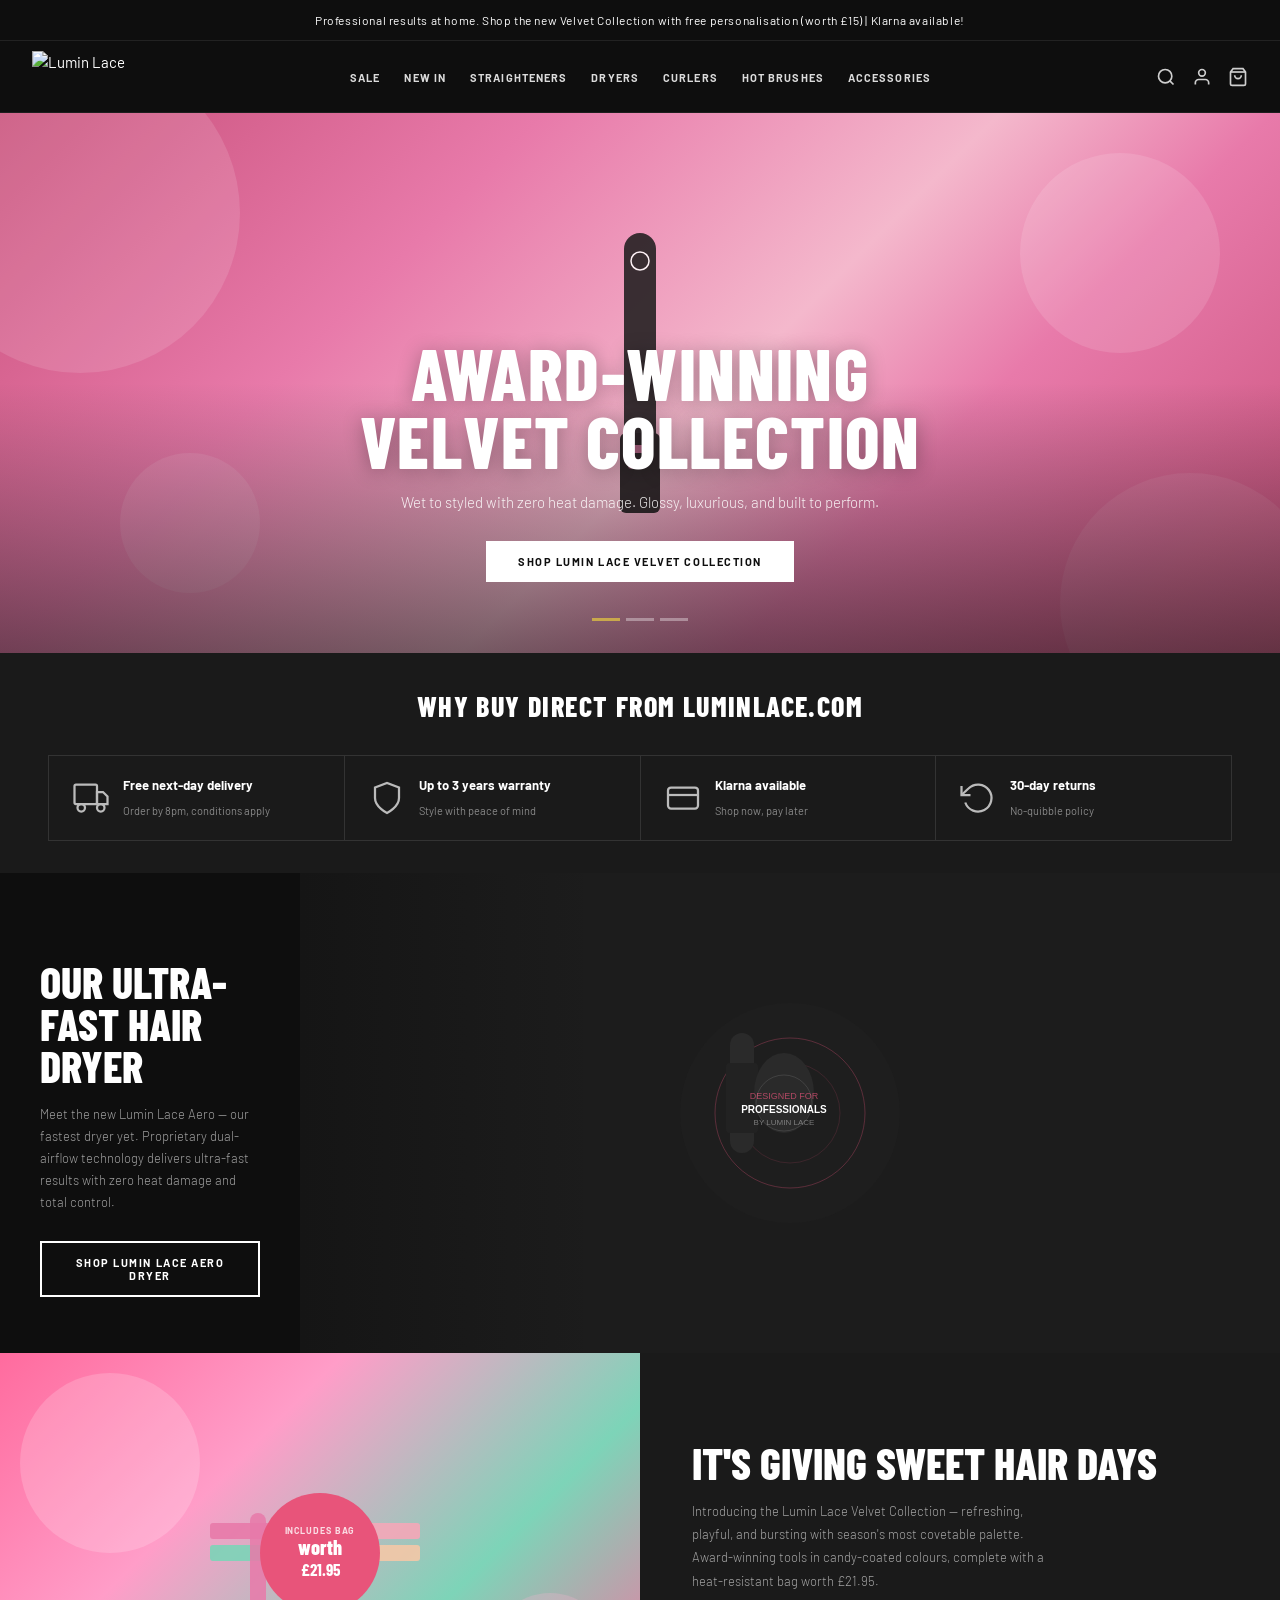
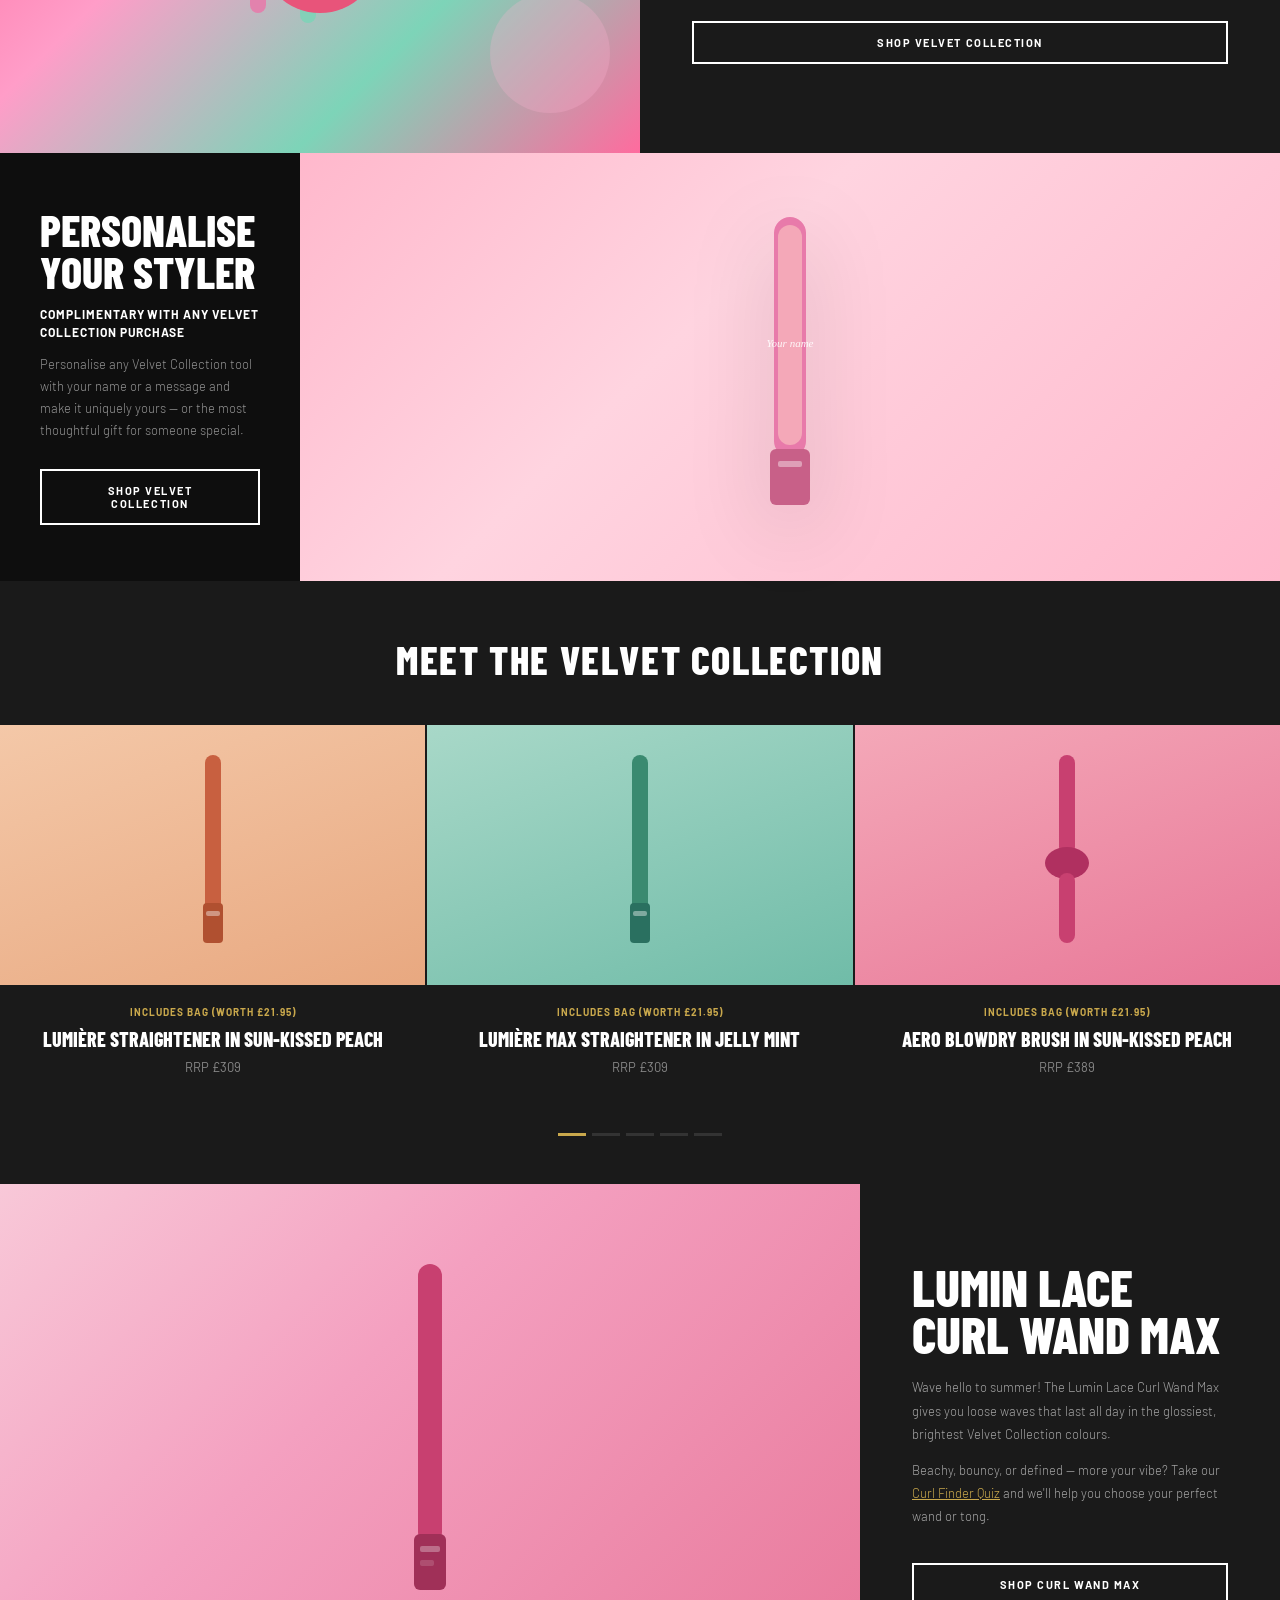
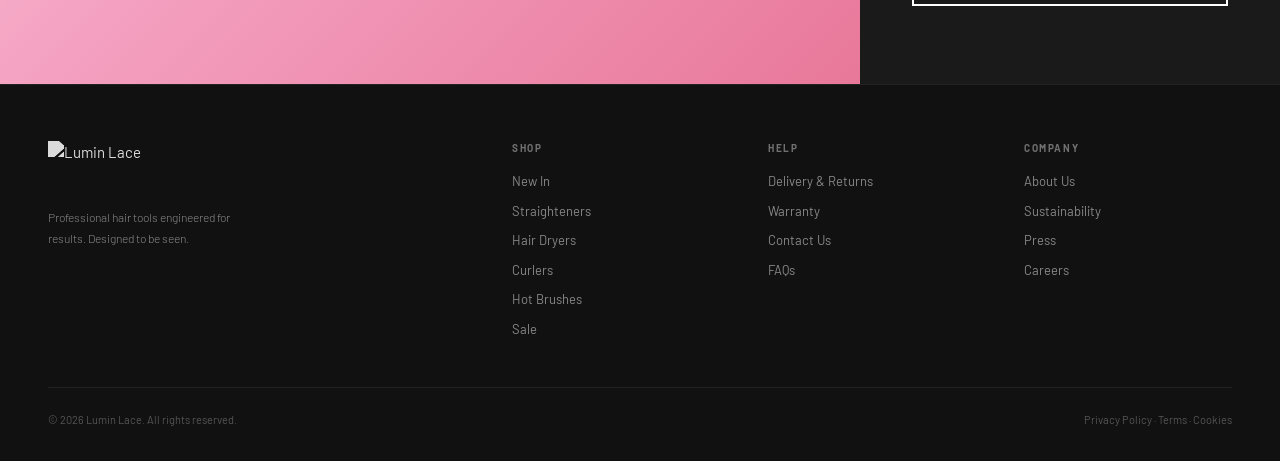
==== index.html @ e62c6edc "Add index.html with logo integration" ====
<!DOCTYPE html>
<html lang="en">
<head>
<meta charset="UTF-8">
<meta name="viewport" content="width=device-width, initial-scale=1.0">
<title>Lumin Lace — Women's Hair Product</title>
<link href="https://fonts.googleapis.com/css2?family=Barlow+Condensed:wght@700;800&family=Barlow:wght@300;400;500;700&display=swap" rel="stylesheet">
<link rel="stylesheet" href="styles.css">
</head>
<body>

<div class="announce">
  Professional results at home. Shop the new Velvet Collection with free personalisation (worth £15) | Klarna available!
</div>

<nav>
  <div class="logo">
    <img src="assets/logo.png" alt="Lumin Lace" class="logo-img">
  </div>
  <ul class="nav-links">
    <li><a href="#">Sale</a></li>
    <li><a href="#">New In</a></li>
    <li><a href="#">Straighteners</a></li>
    <li><a href="#">Dryers</a></li>
    <li><a href="#">Curlers</a></li>
    <li><a href="#">Hot Brushes</a></li>
    <li><a href="#">Accessories</a></li>
  </ul>
  <div class="nav-icons">
    <svg viewBox="0 0 24 24" fill="none" stroke-width="2"><circle cx="11" cy="11" r="8"/><path d="M21 21l-4.35-4.35"/></svg>
    <svg viewBox="0 0 24 24" fill="none" stroke-width="2"><path d="M20 21v-2a4 4 0 00-4-4H8a4 4 0 00-4 4v2"/><circle cx="12" cy="7" r="4"/></svg>
    <svg viewBox="0 0 24 24" fill="none" stroke-width="2"><path d="M6 2L3 6v14a2 2 0 002 2h14a2 2 0 002-2V6l-3-4z"/><line x1="3" y1="6" x2="21" y2="6"/><path d="M16 10a4 4 0 01-8 0"/></svg>
  </div>
</nav>

<section class="hero">
  <div class="hero-bg">
    <div class="bubble" style="width:320px;height:320px;top:-60px;left:-80px;"></div>
    <div class="bubble" style="width:200px;height:200px;top:40px;right:60px;"></div>
    <div class="bubble" style="width:260px;height:260px;bottom:-80px;right:-40px;background:rgba(255,255,255,0.08);"></div>
    <div class="bubble" style="width:140px;height:140px;bottom:60px;left:120px;background:rgba(255,255,255,0.1);"></div>
    <svg width="120" height="300" viewBox="0 0 120 300" fill="none" style="opacity:0.85;position:relative;z-index:1;">
      <rect x="44" y="0" width="32" height="220" rx="16" fill="#1a1a1a"/>
      <rect x="40" y="200" width="40" height="80" rx="6" fill="#111"/>
      <rect x="48" y="212" width="24" height="8" rx="3" fill="#e87aaa" opacity="0.7"/>
      <rect x="48" y="228" width="16" height="8" rx="3" fill="#e87aaa" opacity="0.35"/>
      <circle cx="60" cy="28" r="9" fill="none" stroke="#fff" stroke-width="1.5"/>
    </svg>
  </div>
  <div class="hero-overlay"></div>
  <div class="hero-content-wrap">
    <div class="hero-content">
      <h1 class="hero-title">Award-winning<br>Velvet Collection</h1>
      <p class="hero-sub">Wet to styled with zero heat damage. Glossy, luxurious, and built to perform.</p>
      <button class="btn-white">Shop Lumin Lace Velvet Collection</button>
    </div>
    <div class="carousel-dots" style="margin-top:20px;">
      <div class="dot active"></div>
      <div class="dot"></div>
      <div class="dot"></div>
    </div>
  </div>
</section>

<div class="trust">
  <h2>Why buy direct from LuminLace.com</h2>
  <div class="trust-grid">
    <div class="trust-item">
      <svg viewBox="0 0 24 24" fill="none" stroke="currentColor" stroke-width="1.5"><rect x="1" y="3" width="15" height="13" rx="1"/><path d="M16 8h4l3 3v5h-7V8z"/><circle cx="5.5" cy="18.5" r="2.5"/><circle cx="18.5" cy="18.5" r="2.5"/></svg>
      <div><strong>Free next-day delivery</strong><span>Order by 8pm, conditions apply</span></div>
    </div>
    <div class="trust-item">
      <svg viewBox="0 0 24 24" fill="none" stroke="currentColor" stroke-width="1.5"><path d="M12 22s8-4 8-10V5l-8-3-8 3v7c0 6 8 10 8 10z"/></svg>
      <div><strong>Up to 3 years warranty</strong><span>Style with peace of mind</span></div>
    </div>
    <div class="trust-item">
      <svg viewBox="0 0 24 24" fill="none" stroke="currentColor" stroke-width="1.5"><rect x="2" y="5" width="20" height="14" rx="2"/><path d="M2 10h20"/></svg>
      <div><strong>Klarna available</strong><span>Shop now, pay later</span></div>
    </div>
    <div class="trust-item">
      <svg viewBox="0 0 24 24" fill="none" stroke="currentColor" stroke-width="1.5"><polyline points="1 4 1 10 7 10"/><path d="M3.51 15a9 9 0 102.13-9.36L1 10"/></svg>
      <div><strong>30-day returns</strong><span>No-quibble policy</span></div>
    </div>
  </div>
</div>

<div class="feature">
  <div class="feature-text">
    <h2>Our Ultra-Fast Hair Dryer</h2>
    <p>Meet the new Lumin Lace Aero — our fastest dryer yet. Proprietary dual-airflow technology delivers ultra-fast results with zero heat damage and total control.</p>
    <button class="btn-white-outline">Shop Lumin Lace Aero Dryer</button>
  </div>
  <div class="feature-img">
    <div class="feature-img-overlay"></div>
    <svg width="280" height="280" viewBox="0 0 280 280" fill="none" style="position:relative;z-index:1;">
      <ellipse cx="140" cy="140" rx="110" ry="110" fill="#1e1e1e"/>
      <circle cx="140" cy="140" r="75" fill="none" stroke="rgba(232,84,122,0.3)" stroke-width="1"/>
      <circle cx="140" cy="140" r="50" fill="none" stroke="rgba(232,84,122,0.15)" stroke-width="1"/>
      <rect x="80" y="60" width="24" height="120" rx="12" fill="#2a2a2a"/>
      <rect x="76" y="90" width="32" height="70" rx="4" fill="#222"/>
      <rect x="104" y="80" width="60" height="80" rx="40" fill="#2a2a2a"/>
      <text x="134" y="126" font-size="9" fill="rgba(232,84,122,0.7)" text-anchor="middle" font-family="sans-serif">DESIGNED FOR</text>
      <text x="134" y="140" font-size="10" fill="#fff" text-anchor="middle" font-family="sans-serif" font-weight="bold">PROFESSIONALS</text>
      <text x="134" y="152" font-size="8" fill="rgba(255,255,255,0.4)" text-anchor="middle" font-family="sans-serif">BY LUMIN LACE</text>
      <circle cx="134" cy="130" r="28" fill="none" stroke="rgba(255,255,255,0.15)" stroke-width="0.75"/>
    </svg>
  </div>
</div>

<div class="collection">
  <div class="coll-img">
    <div class="bubble" style="width:180px;height:180px;top:20px;left:20px;background:rgba(255,255,255,0.18);position:absolute;"></div>
    <div class="bubble" style="width:120px;height:120px;bottom:40px;right:30px;background:rgba(255,180,210,0.25);position:absolute;"></div>
    <div class="coll-badge">
      <span class="badge-top">Includes bag</span>
      <span class="badge-mid">worth</span>
      <span class="badge-price">£21.95</span>
    </div>
    <svg width="260" height="180" viewBox="0 0 260 180" fill="none" style="position:relative;z-index:1;">
      <rect x="20" y="60" width="80" height="16" rx="3" fill="#e87aaa" opacity="0.9"/>
      <rect x="20" y="82" width="80" height="16" rx="3" fill="#7dd4b8" opacity="0.9"/>
      <rect x="60" y="50" width="16" height="100" rx="8" fill="#e87aaa" opacity="0.85"/>
      <rect x="110" y="40" width="16" height="120" rx="8" fill="#7dd4b8" opacity="0.85"/>
      <rect x="150" y="60" width="80" height="16" rx="3" fill="#f4a8b8" opacity="0.9"/>
      <rect x="150" y="82" width="80" height="16" rx="3" fill="#f4c8a8" opacity="0.9"/>
    </svg>
  </div>
  <div class="coll-text">
    <h2>It's giving sweet hair days</h2>
    <p>Introducing the Lumin Lace Velvet Collection — refreshing, playful, and bursting with season's most covetable palette. Award-winning tools in candy-coated colours, complete with a heat-resistant bag worth £21.95.</p>
    <button class="btn-pink-outline">Shop Velvet Collection</button>
  </div>
</div>

<div class="personalise">
  <div class="pers-text">
    <h2>Personalise Your Styler</h2>
    <div class="sub-label">Complimentary with any Velvet Collection purchase</div>
    <p>Personalise any Velvet Collection tool with your name or a message and make it uniquely yours — or the most thoughtful gift for someone special.</p>
    <button class="btn-white-outline">Shop Velvet Collection</button>
  </div>
  <div class="pers-img">
    <svg width="120" height="300" viewBox="0 0 120 300" fill="none" style="filter:drop-shadow(0 20px 40px rgba(0,0,0,0.15));">
      <rect x="44" y="0" width="32" height="240" rx="16" fill="#e87aaa"/>
      <rect x="48" y="8" width="24" height="220" rx="12" fill="#f4a8b8"/>
      <text x="60" y="130" font-size="11" fill="#fff" text-anchor="middle" font-family="Georgia,serif" font-style="italic" opacity="0.9">Your name</text>
      <rect x="40" y="232" width="40" height="56" rx="6" fill="#c86088"/>
      <rect x="48" y="244" width="24" height="6" rx="2" fill="#fff" opacity="0.4"/>
    </svg>
  </div>
</div>

<div class="products-section">
  <h2>Meet the Velvet Collection</h2>
  <div class="product-carousel">
    <div class="prod-card">
      <div class="prod-img-wrap prod-bg-peach">
        <svg width="50" height="200" viewBox="0 0 50 200" fill="none">
          <rect x="17" y="0" width="16" height="160" rx="8" fill="#c86040"/>
          <rect x="15" y="148" width="20" height="40" rx="4" fill="#b05030"/>
          <rect x="18" y="156" width="14" height="5" rx="2" fill="#fff" opacity="0.4"/>
        </svg>
      </div>
      <div class="prod-info">
        <div class="prod-includes">Includes bag (worth £21.95)</div>
        <div class="prod-name">Lumière Straightener in Sun-Kissed Peach</div>
        <div class="prod-price">RRP £309</div>
      </div>
    </div>
    <div class="prod-card">
      <div class="prod-img-wrap prod-bg-mint">
        <svg width="50" height="200" viewBox="0 0 50 200" fill="none">
          <rect x="17" y="0" width="16" height="160" rx="8" fill="#3a8a70"/>
          <rect x="15" y="148" width="20" height="40" rx="4" fill="#2a7060"/>
          <rect x="18" y="156" width="14" height="5" rx="2" fill="#fff" opacity="0.4"/>
        </svg>
      </div>
      <div class="prod-info">
        <div class="prod-includes">Includes bag (worth £21.95)</div>
        <div class="prod-name">Lumière Max Straightener in Jelly Mint</div>
        <div class="prod-price">RRP £309</div>
      </div>
    </div>
    <div class="prod-card">
      <div class="prod-img-wrap prod-bg-pink">
        <svg width="70" height="200" viewBox="0 0 70 200" fill="none">
          <rect x="27" y="0" width="16" height="100" rx="8" fill="#c84070"/>
          <ellipse cx="35" cy="108" rx="22" ry="16" fill="#b03060"/>
          <rect x="27" y="118" width="16" height="70" rx="8" fill="#c84070"/>
        </svg>
      </div>
      <div class="prod-info">
        <div class="prod-includes">Includes bag (worth £21.95)</div>
        <div class="prod-name">Aero Blowdry Brush in Sun-Kissed Peach</div>
        <div class="prod-price">RRP £389</div>
      </div>
    </div>
  </div>
  <div class="carousel-dots-dark">
    <div class="dot-dark active"></div>
    <div class="dot-dark"></div>
    <div class="dot-dark"></div>
    <div class="dot-dark"></div>
    <div class="dot-dark"></div>
  </div>
</div>

<div class="big-feature">
  <div class="big-feat-img">
    <svg width="180" height="340" viewBox="0 0 180 340" fill="none">
      <rect x="78" y="0" width="24" height="280" rx="12" fill="#c84070"/>
      <rect x="74" y="270" width="32" height="56" rx="6" fill="#a03058"/>
      <rect x="80" y="282" width="20" height="6" rx="2" fill="#fff" opacity="0.3"/>
      <rect x="80" y="296" width="14" height="6" rx="2" fill="#fff" opacity="0.15"/>
    </svg>
  </div>
  <div class="big-feat-text">
    <h2>Lumin Lace Curl Wand Max</h2>
    <p>Wave hello to summer! The Lumin Lace Curl Wand Max gives you loose waves that last all day in the glossiest, brightest Velvet Collection colours.</p>
    <p>Beachy, bouncy, or defined — more your vibe? Take our <a href="#" style="color:#C9A84C;text-decoration:underline;">Curl Finder Quiz</a> and we'll help you choose your perfect wand or tong.</p>
    <br>
    <button class="btn-pink-outline">Shop Curl Wand Max</button>
  </div>
</div>

<footer>
  <div class="footer-grid">
    <div>
      <img src="assets/logo.png" alt="Lumin Lace" class="footer-logo-img">
      <div class="footer-tagline">Professional hair tools engineered for results. Designed to be seen.</div>
    </div>
    <div class="footer-col">
      <h4>Shop</h4>
      <ul>
        <li>New In</li><li>Straighteners</li><li>Hair Dryers</li>
        <li>Curlers</li><li>Hot Brushes</li><li>Sale</li>
      </ul>
    </div>
    <div class="footer-col">
      <h4>Help</h4>
      <ul>
        <li>Delivery &amp; Returns</li><li>Warranty</li>
        <li>Contact Us</li><li>FAQs</li>
      </ul>
    </div>
    <div class="footer-col">
      <h4>Company</h4>
      <ul>
        <li>About Us</li><li>Sustainability</li>
        <li>Press</li><li>Careers</li>
      </ul>
    </div>
  </div>
  <div class="footer-bottom">
    <span>© 2026 Lumin Lace. All rights reserved.</span>
    <span>Privacy Policy · Terms · Cookies</span>
  </div>
</footer>

</body>
</html>
---- styles.css ----
* { margin: 0; padding: 0; box-sizing: border-box; }

:root {
  --black: #0e0e0e;
  --dark: #1a1a1a;
  --pink: #E8547A;
  --gold: #C9A84C;
  --white: #ffffff;
  --grey: #888;
}

body { font-family: 'Barlow', sans-serif; background: var(--black); color: var(--white); font-size: 15px; line-height: 1.5; overflow-x: hidden; }

.announce { background: var(--black); border-bottom: 1px solid #222; text-align: center; padding: 11px 20px; font-size: 12px; letter-spacing: 0.05em; }

nav { background: var(--black); display: flex; align-items: center; justify-content: space-between; padding: 0 32px; height: 72px; border-bottom: 1px solid #1e1e1e; position: sticky; top: 0; z-index: 100; }

.logo-img { height: 52px; width: auto; display: block; }
.footer-logo-img { height: 52px; width: auto; display: block; margin-bottom: 14px; filter: brightness(0) invert(1); opacity: 0.85; }

.nav-links { display: flex; gap: 24px; list-style: none; }
.nav-links a { font-size: 11px; font-weight: 700; letter-spacing: 0.1em; text-transform: uppercase; color: var(--white); text-decoration: none; opacity: 0.85; }
.nav-links a:hover { color: var(--pink); opacity: 1; }
.nav-icons { display: flex; gap: 16px; align-items: center; }
.nav-icons svg { width: 20px; height: 20px; stroke: var(--white); opacity: 0.8; cursor: pointer; }

.hero { position: relative; height: 540px; overflow: hidden; display: flex; align-items: flex-end; justify-content: center; text-align: center; }
.hero-bg { position: absolute; inset: 0; background: linear-gradient(135deg, #c8507a 0%, #e87aaa 30%, #f4b8cc 55%, #e87aaa 70%, #c8507a 100%); display: flex; align-items: center; justify-content: center; }
.bubble { position: absolute; border-radius: 50%; background: rgba(255,255,255,0.12); }
.hero-overlay { position: absolute; inset: 0; background: linear-gradient(to top, rgba(14,14,14,0.55) 0%, transparent 50%); }
.hero-content-wrap { position: relative; z-index: 2; padding-bottom: 32px; text-align: center; width: 100%; }
.hero-title { font-family: 'Barlow Condensed', sans-serif; font-size: clamp(48px, 8vw, 72px); font-weight: 800; text-transform: uppercase; letter-spacing: 0.02em; line-height: 0.95; color: var(--white); margin-bottom: 16px; text-shadow: 0 2px 20px rgba(0,0,0,0.3); }
.hero-sub { font-size: 15px; color: rgba(255,255,255,0.9); margin-bottom: 28px; font-weight: 300; max-width: 540px; margin-left: auto; margin-right: auto; }

.btn-white { display: inline-block; background: var(--white); color: var(--black); padding: 14px 32px; font-family: 'Barlow', sans-serif; font-size: 11px; font-weight: 700; letter-spacing: 0.14em; text-transform: uppercase; cursor: pointer; border: none; }
.btn-white:hover { opacity: 0.88; }
.btn-white-outline { display: inline-block; background: transparent; color: var(--white); padding: 13px 32px; font-family: 'Barlow', sans-serif; font-size: 11px; font-weight: 700; letter-spacing: 0.14em; text-transform: uppercase; cursor: pointer; border: 2px solid var(--white); }
.btn-white-outline:hover { background: rgba(255,255,255,0.1); }
.btn-pink-outline { display: inline-block; background: transparent; color: var(--white); padding: 13px 32px; font-family: 'Barlow', sans-serif; font-size: 11px; font-weight: 700; letter-spacing: 0.14em; text-transform: uppercase; cursor: pointer; border: 2px solid var(--white); }
.btn-pink-outline:hover { background: rgba(255,255,255,0.08); }

.carousel-dots { display: flex; justify-content: center; gap: 6px; padding: 16px 0 0; }
.dot { width: 28px; height: 3px; background: rgba(255,255,255,0.35); cursor: pointer; }
.dot.active { background: var(--gold); }

.trust { background: var(--dark); padding: 32px 48px; }
.trust h2 { font-family: 'Barlow Condensed', sans-serif; font-size: 28px; font-weight: 800; text-transform: uppercase; letter-spacing: 0.05em; text-align: center; margin-bottom: 28px; }
.trust-grid { display: grid; grid-template-columns: repeat(4, 1fr); border-top: 1px solid #333; border-left: 1px solid #333; }
.trust-item { display: flex; align-items: center; gap: 14px; padding: 20px 24px; border-right: 1px solid #333; border-bottom: 1px solid #333; }
.trust-item svg { width: 36px; height: 36px; stroke: var(--white); flex-shrink: 0; opacity: 0.7; }
.trust-item strong { display: block; font-size: 13px; font-weight: 700; margin-bottom: 2px; }
.trust-item span { font-size: 11px; color: var(--grey); }

.feature { display: grid; grid-template-columns: 300px 1fr; min-height: 480px; }
.feature-text { background: var(--black); padding: 56px 40px; display: flex; flex-direction: column; justify-content: flex-end; }
.feature-text h2 { font-family: 'Barlow Condensed', sans-serif; font-size: 44px; font-weight: 800; text-transform: uppercase; line-height: 0.95; margin-bottom: 16px; }
.feature-text p { font-size: 13px; color: rgba(255,255,255,0.6); line-height: 1.7; margin-bottom: 28px; font-weight: 300; }
.feature-img { position: relative; overflow: hidden; background: #1c1c1c; display: flex; align-items: center; justify-content: center; }
.feature-img-overlay { position: absolute; inset: 0; background: linear-gradient(to right, rgba(14,14,14,0.5) 0%, transparent 30%); }

.collection { display: grid; grid-template-columns: 1fr 1fr; min-height: 400px; }
.coll-img { position: relative; background: linear-gradient(135deg, #ff6b9e, #ff9dc8, #7dd4b8, #ff6b9e); display: flex; align-items: center; justify-content: center; overflow: hidden; }
.coll-badge { position: absolute; top: 50%; left: 50%; transform: translate(-50%, -50%); width: 120px; height: 120px; border-radius: 50%; background: var(--pink); display: flex; flex-direction: column; align-items: center; justify-content: center; text-align: center; z-index: 2; }
.badge-top { font-size: 9px; letter-spacing: 0.1em; text-transform: uppercase; font-weight: 700; color: rgba(255,255,255,0.8); }
.badge-mid { font-family: 'Barlow Condensed', sans-serif; font-size: 20px; font-weight: 800; color: var(--white); line-height: 1; }
.badge-price { font-family: 'Barlow Condensed', sans-serif; font-size: 17px; font-weight: 700; color: var(--white); }
.coll-text { background: var(--dark); padding: 56px 52px; display: flex; flex-direction: column; justify-content: center; }
.coll-text h2 { font-family: 'Barlow Condensed', sans-serif; font-size: 44px; font-weight: 800; text-transform: uppercase; line-height: 0.95; margin-bottom: 16px; }
.coll-text p { font-size: 13px; color: rgba(255,255,255,0.6); line-height: 1.8; margin-bottom: 28px; font-weight: 300; max-width: 360px; }

.personalise { display: grid; grid-template-columns: 300px 1fr; min-height: 400px; }
.pers-text { background: var(--black); padding: 56px 40px; display: flex; flex-direction: column; justify-content: center; }
.pers-text h2 { font-family: 'Barlow Condensed', sans-serif; font-size: 44px; font-weight: 800; text-transform: uppercase; line-height: 0.95; margin-bottom: 12px; }
.sub-label { font-size: 12px; font-weight: 700; text-transform: uppercase; letter-spacing: 0.08em; margin-bottom: 12px; }
.pers-text p { font-size: 13px; color: rgba(255,255,255,0.55); line-height: 1.7; margin-bottom: 28px; font-weight: 300; }
.pers-img { background: linear-gradient(135deg, #ffb8cc 0%, #ffd4e0 40%, #ffb8cc 100%); display: flex; align-items: center; justify-content: center; min-height: 400px; }

.products-section { background: var(--dark); padding: 0 0 48px; }
.products-section h2 { font-family: 'Barlow Condensed', sans-serif; font-size: 40px; font-weight: 800; text-transform: uppercase; text-align: center; padding: 48px 0 36px; letter-spacing: 0.04em; }
.product-carousel { display: grid; grid-template-columns: repeat(3, 1fr); gap: 2px; margin-bottom: 24px; }
.prod-card { background: var(--black); text-align: center; cursor: pointer; }
.prod-img-wrap { height: 260px; display: flex; align-items: center; justify-content: center; overflow: hidden; }
.prod-bg-peach { background: linear-gradient(160deg, #f4c8a8 0%, #e8a880 100%); }
.prod-bg-mint  { background: linear-gradient(160deg, #a8d8c8 0%, #70bca8 100%); }
.prod-bg-pink  { background: linear-gradient(160deg, #f4a8b8 0%, #e87898 100%); }
.prod-info { padding: 20px 16px 24px; background: var(--dark); }
.prod-includes { font-size: 10px; letter-spacing: 0.1em; text-transform: uppercase; color: var(--gold); margin-bottom: 8px; font-weight: 700; }
.prod-name { font-family: 'Barlow Condensed', sans-serif; font-size: 20px; font-weight: 800; text-transform: uppercase; line-height: 1.1; margin-bottom: 8px; }
.prod-price { font-size: 13px; color: var(--grey); }
.carousel-dots-dark { display: flex; justify-content: center; gap: 6px; padding: 8px 0 0; }
.dot-dark { width: 28px; height: 3px; background: #333; cursor: pointer; }
.dot-dark.active { background: var(--gold); }

.big-feature { display: grid; grid-template-columns: 1fr 420px; min-height: 500px; }
.big-feat-img { background: linear-gradient(135deg, #f8c8d8 0%, #f4a0c0 40%, #e8789a 100%); display: flex; align-items: center; justify-content: center; }
.big-feat-text { background: var(--dark); padding: 64px 52px; display: flex; flex-direction: column; justify-content: center; }
.big-feat-text h2 { font-family: 'Barlow Condensed', sans-serif; font-size: 52px; font-weight: 800; text-transform: uppercase; line-height: 0.9; margin-bottom: 20px; }
.big-feat-text p { font-size: 13px; color: rgba(255,255,255,0.6); line-height: 1.8; margin-bottom: 12px; font-weight: 300; }

footer { background: #111; border-top: 1px solid #222; padding: 56px 48px 32px; }
.footer-grid { display: grid; grid-template-columns: 2fr 1fr 1fr 1fr; gap: 48px; margin-bottom: 48px; }
.footer-tagline { font-size: 12px; color: var(--grey); line-height: 1.7; max-width: 220px; font-weight: 300; }
.footer-col h4 { font-size: 10px; letter-spacing: 0.16em; text-transform: uppercase; font-weight: 700; color: rgba(255,255,255,0.4); margin-bottom: 16px; }
.footer-col ul { list-style: none; display: flex; flex-direction: column; gap: 10px; }
.footer-col li { font-size: 13px; color: var(--grey); cursor: pointer; }
.footer-col li:hover { color: var(--white); }
.footer-bottom { border-top: 1px solid #222; padding-top: 24px; display: flex; justify-content: space-between; font-size: 11px; color: #555; }
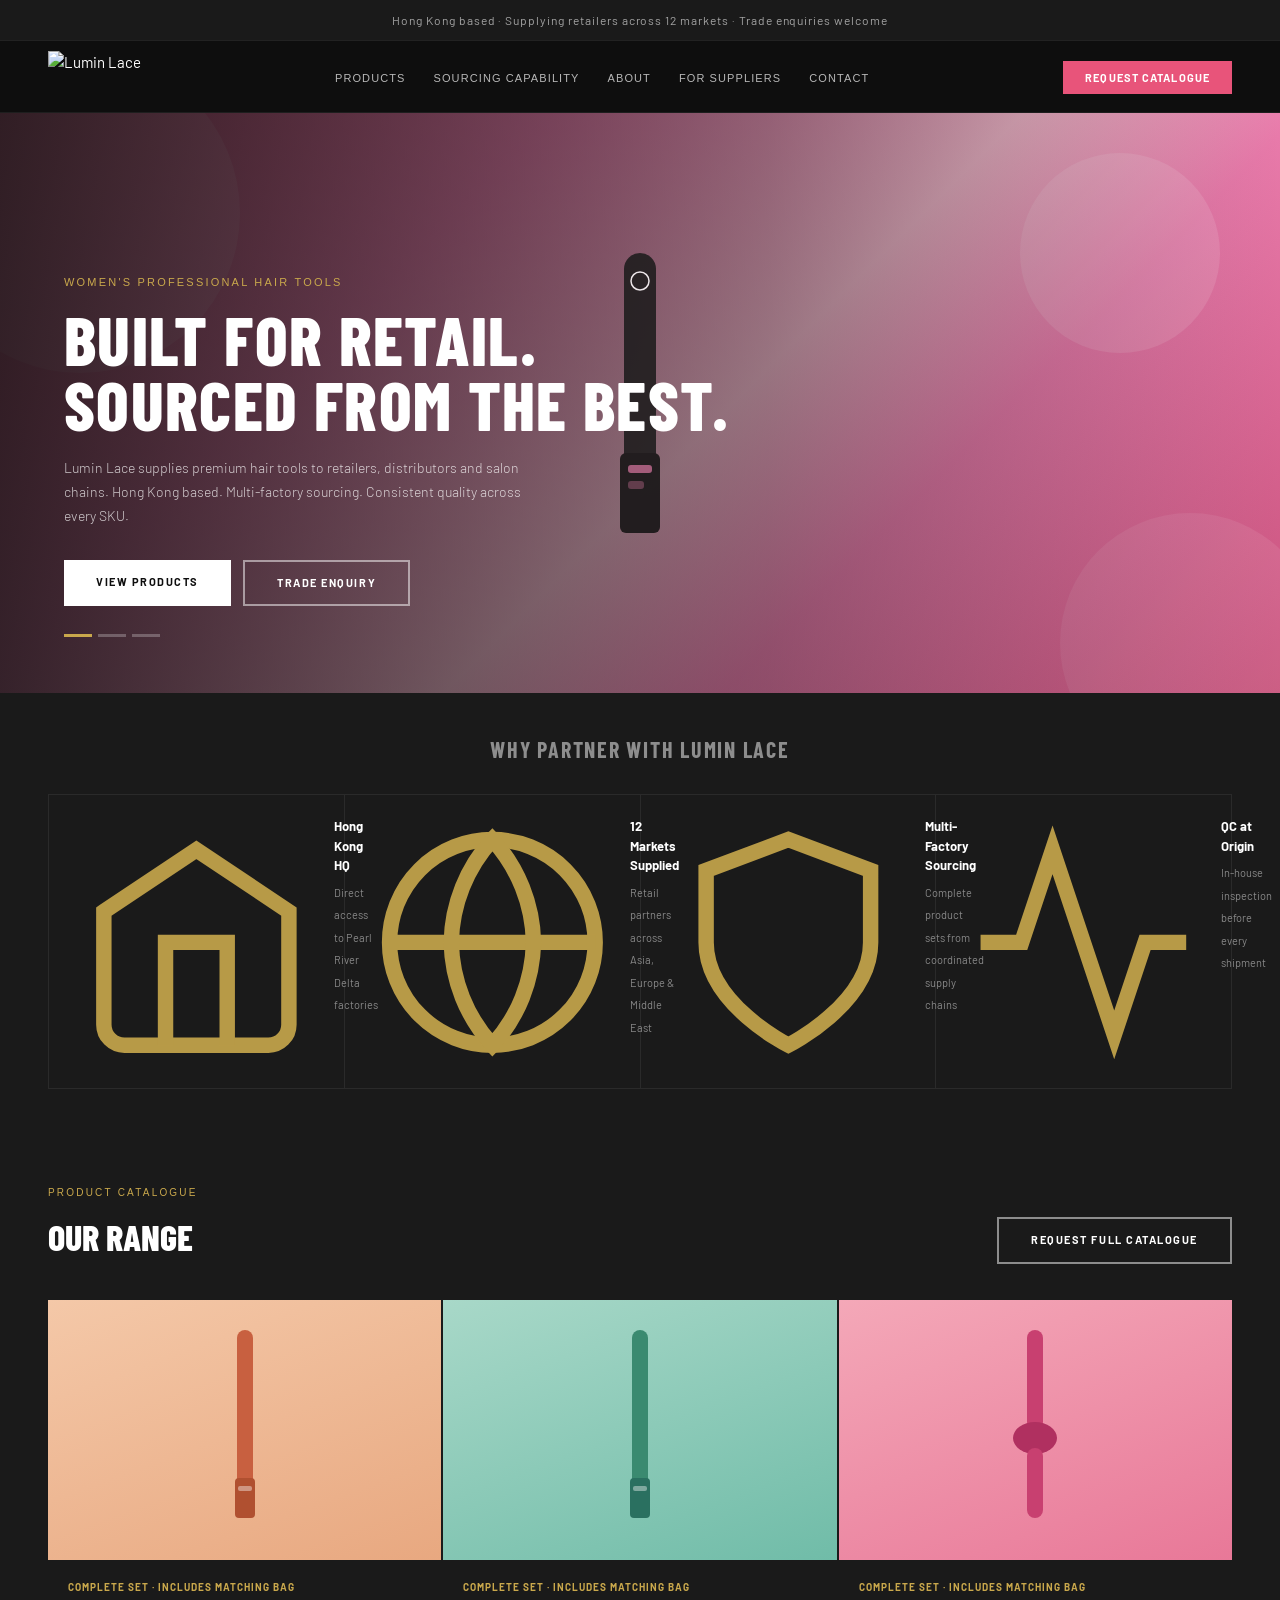
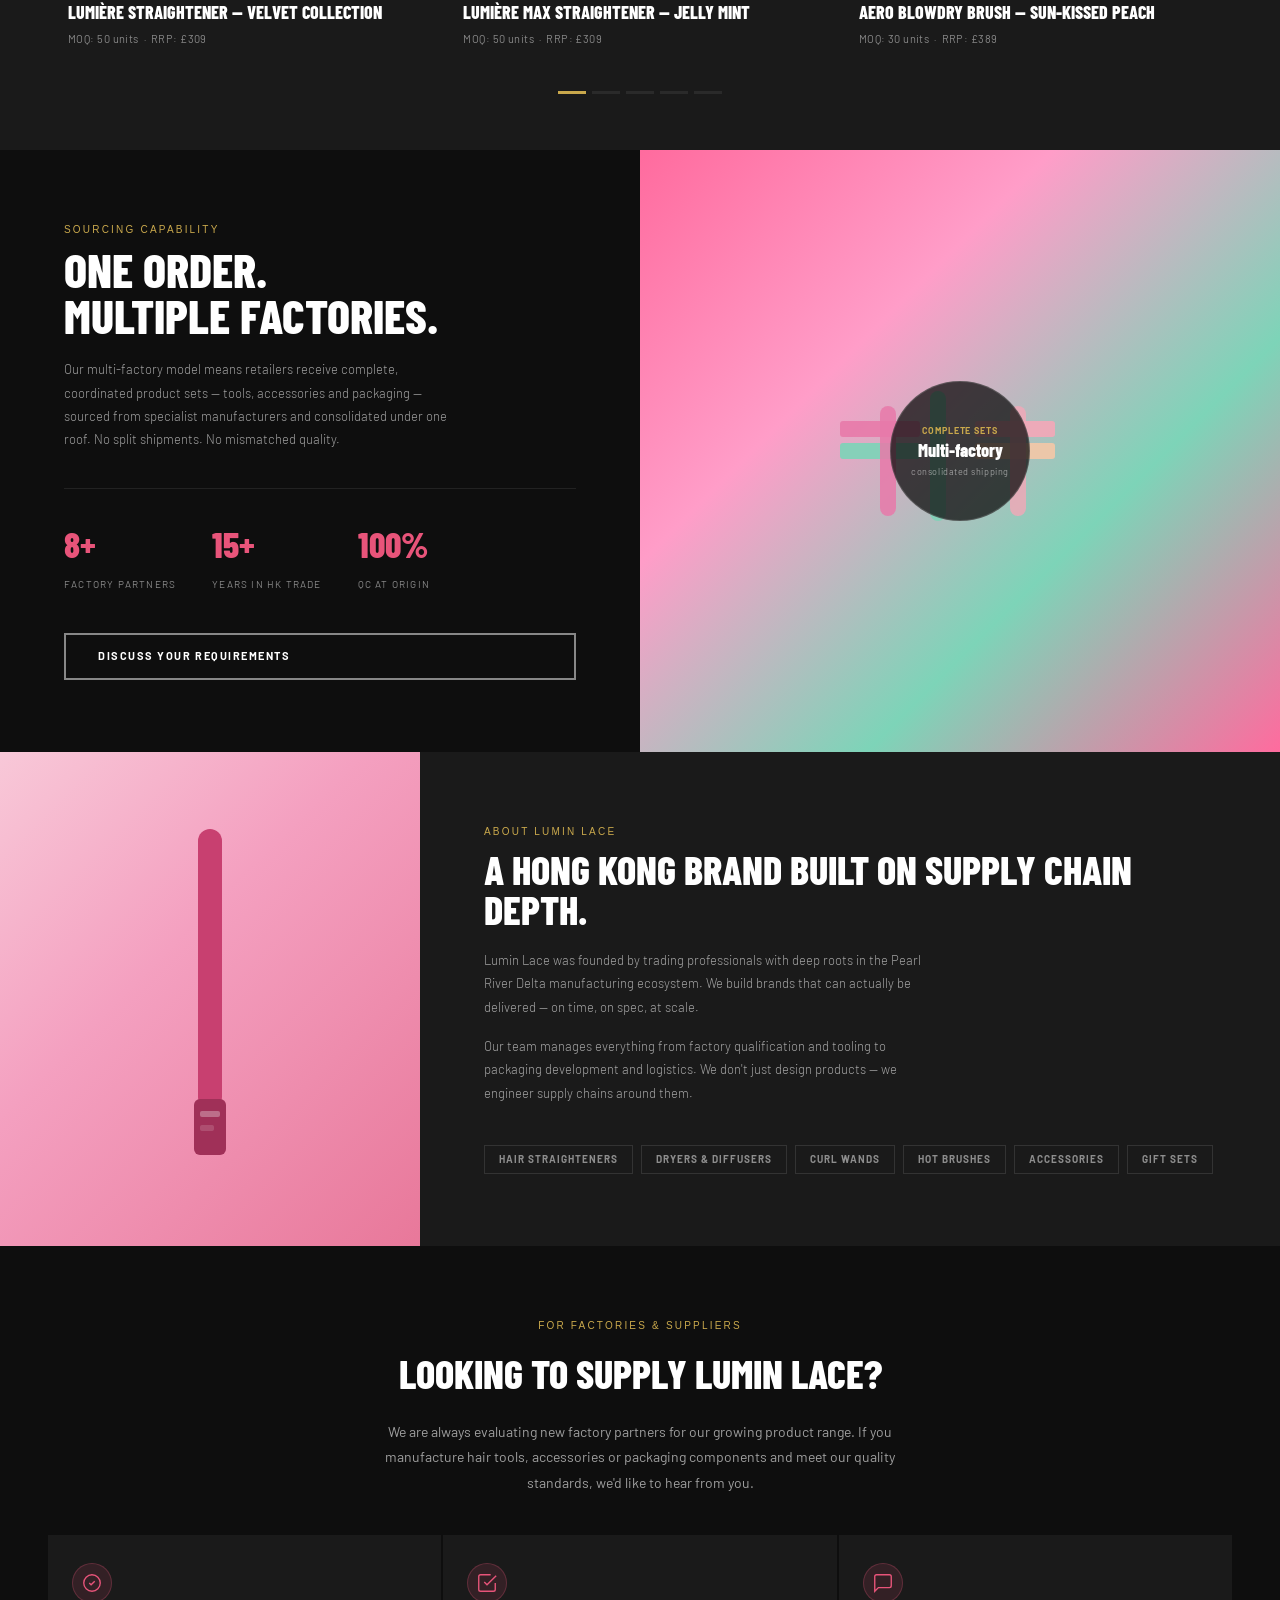
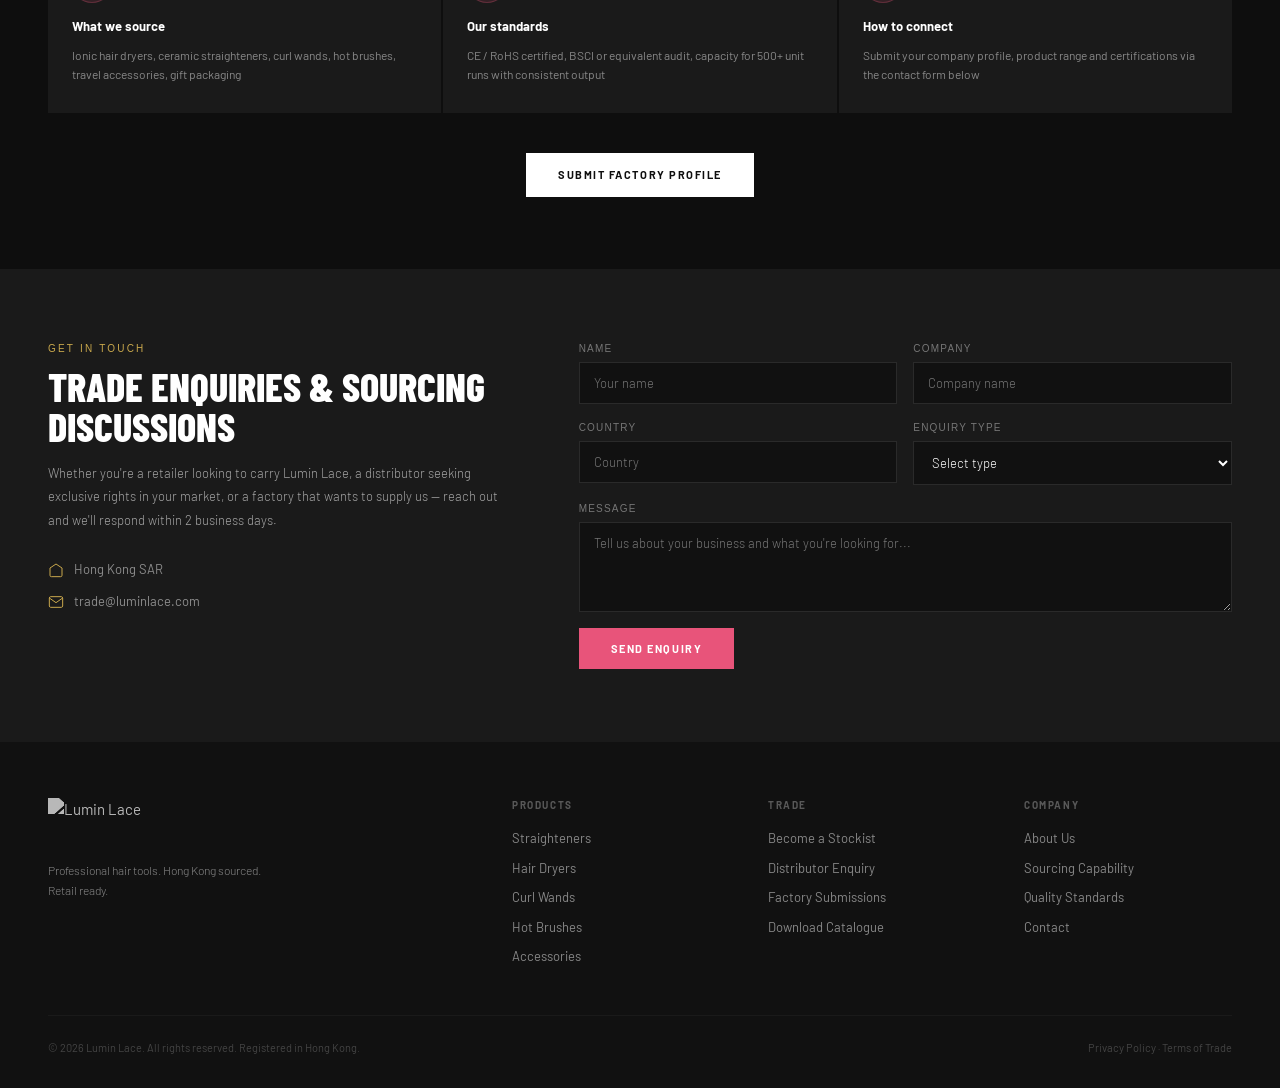
==== commit aca2814c: "B2B rebuild — sourcing & brand presence site" ====
--- a/index.html
+++ b/index.html
@@ -3,42 +3,40 @@
 <head>
 <meta charset="UTF-8">
 <meta name="viewport" content="width=device-width, initial-scale=1.0">
-<title>Lumin Lace — Women's Hair Product</title>
+<title>Lumin Lace — Professional Hair Tools | Trade & Wholesale</title>
 <link href="https://fonts.googleapis.com/css2?family=Barlow+Condensed:wght@700;800&family=Barlow:wght@300;400;500;700&display=swap" rel="stylesheet">
 <link rel="stylesheet" href="styles.css">
 </head>
 <body>
 
+<!-- ANNOUNCE -->
 <div class="announce">
-  Professional results at home. Shop the new Velvet Collection with free personalisation (worth £15) | Klarna available!
+  Hong Kong based · Supplying retailers across 12 markets · Trade enquiries welcome
 </div>
 
+<!-- NAV -->
 <nav>
   <div class="logo">
     <img src="assets/logo.png" alt="Lumin Lace" class="logo-img">
   </div>
   <ul class="nav-links">
-    <li><a href="#">Sale</a></li>
-    <li><a href="#">New In</a></li>
-    <li><a href="#">Straighteners</a></li>
-    <li><a href="#">Dryers</a></li>
-    <li><a href="#">Curlers</a></li>
-    <li><a href="#">Hot Brushes</a></li>
-    <li><a href="#">Accessories</a></li>
+    <li><a href="#products">Products</a></li>
+    <li><a href="#sourcing">Sourcing Capability</a></li>
+    <li><a href="#about">About</a></li>
+    <li><a href="#suppliers">For Suppliers</a></li>
+    <li><a href="#contact">Contact</a></li>
   </ul>
-  <div class="nav-icons">
-    <svg viewBox="0 0 24 24" fill="none" stroke-width="2"><circle cx="11" cy="11" r="8"/><path d="M21 21l-4.35-4.35"/></svg>
-    <svg viewBox="0 0 24 24" fill="none" stroke-width="2"><path d="M20 21v-2a4 4 0 00-4-4H8a4 4 0 00-4 4v2"/><circle cx="12" cy="7" r="4"/></svg>
-    <svg viewBox="0 0 24 24" fill="none" stroke-width="2"><path d="M6 2L3 6v14a2 2 0 002 2h14a2 2 0 002-2V6l-3-4z"/><line x1="3" y1="6" x2="21" y2="6"/><path d="M16 10a4 4 0 01-8 0"/></svg>
+  <div class="nav-cta">
+    <a href="#contact" class="btn-nav">Request Catalogue</a>
   </div>
 </nav>
 
-<section class="hero">
+<!-- HERO -->
+<section class="hero" id="home">
   <div class="hero-bg">
     <div class="bubble" style="width:320px;height:320px;top:-60px;left:-80px;"></div>
     <div class="bubble" style="width:200px;height:200px;top:40px;right:60px;"></div>
     <div class="bubble" style="width:260px;height:260px;bottom:-80px;right:-40px;background:rgba(255,255,255,0.08);"></div>
-    <div class="bubble" style="width:140px;height:140px;bottom:60px;left:120px;background:rgba(255,255,255,0.1);"></div>
     <svg width="120" height="300" viewBox="0 0 120 300" fill="none" style="opacity:0.85;position:relative;z-index:1;">
       <rect x="44" y="0" width="32" height="220" rx="16" fill="#1a1a1a"/>
       <rect x="40" y="200" width="40" height="80" rx="6" fill="#111"/>
@@ -50,11 +48,15 @@
   <div class="hero-overlay"></div>
   <div class="hero-content-wrap">
     <div class="hero-content">
-      <h1 class="hero-title">Award-winning<br>Velvet Collection</h1>
-      <p class="hero-sub">Wet to styled with zero heat damage. Glossy, luxurious, and built to perform.</p>
-      <button class="btn-white">Shop Lumin Lace Velvet Collection</button>
-    </div>
-    <div class="carousel-dots" style="margin-top:20px;">
+      <div class="hero-eyebrow">Women's Professional Hair Tools</div>
+      <h1 class="hero-title">Built for retail.<br>Sourced from the best.</h1>
+      <p class="hero-sub">Lumin Lace supplies premium hair tools to retailers, distributors and salon chains. Hong Kong based. Multi-factory sourcing. Consistent quality across every SKU.</p>
+      <div class="hero-btns">
+        <a href="#products" class="btn-white">View Products</a>
+        <a href="#contact" class="btn-white-outline">Trade Enquiry</a>
+      </div>
+    </div>
+    <div class="carousel-dots" style="margin-top:28px;">
       <div class="dot active"></div>
       <div class="dot"></div>
       <div class="dot"></div>
@@ -62,96 +64,39 @@
   </div>
 </section>
 
+<!-- TRUST BAR -->
 <div class="trust">
-  <h2>Why buy direct from LuminLace.com</h2>
+  <h2>Why partner with Lumin Lace</h2>
   <div class="trust-grid">
     <div class="trust-item">
-      <svg viewBox="0 0 24 24" fill="none" stroke="currentColor" stroke-width="1.5"><rect x="1" y="3" width="15" height="13" rx="1"/><path d="M16 8h4l3 3v5h-7V8z"/><circle cx="5.5" cy="18.5" r="2.5"/><circle cx="18.5" cy="18.5" r="2.5"/></svg>
-      <div><strong>Free next-day delivery</strong><span>Order by 8pm, conditions apply</span></div>
+      <svg viewBox="0 0 24 24" fill="none" stroke="currentColor" stroke-width="1.5"><path d="M3 9l9-6 9 6v11a2 2 0 01-2 2H5a2 2 0 01-2-2z"/><polyline points="9 22 9 12 15 12 15 22"/></svg>
+      <div><strong>Hong Kong HQ</strong><span>Direct access to Pearl River Delta factories</span></div>
+    </div>
+    <div class="trust-item">
+      <svg viewBox="0 0 24 24" fill="none" stroke="currentColor" stroke-width="1.5"><circle cx="12" cy="12" r="10"/><line x1="2" y1="12" x2="22" y2="12"/><path d="M12 2a15.3 15.3 0 014 10 15.3 15.3 0 01-4 10 15.3 15.3 0 01-4-10 15.3 15.3 0 014-10z"/></svg>
+      <div><strong>12 Markets Supplied</strong><span>Retail partners across Asia, Europe &amp; Middle East</span></div>
     </div>
     <div class="trust-item">
       <svg viewBox="0 0 24 24" fill="none" stroke="currentColor" stroke-width="1.5"><path d="M12 22s8-4 8-10V5l-8-3-8 3v7c0 6 8 10 8 10z"/></svg>
-      <div><strong>Up to 3 years warranty</strong><span>Style with peace of mind</span></div>
+      <div><strong>Multi-Factory Sourcing</strong><span>Complete product sets from coordinated supply chains</span></div>
     </div>
     <div class="trust-item">
-      <svg viewBox="0 0 24 24" fill="none" stroke="currentColor" stroke-width="1.5"><rect x="2" y="5" width="20" height="14" rx="2"/><path d="M2 10h20"/></svg>
-      <div><strong>Klarna available</strong><span>Shop now, pay later</span></div>
-    </div>
-    <div class="trust-item">
-      <svg viewBox="0 0 24 24" fill="none" stroke="currentColor" stroke-width="1.5"><polyline points="1 4 1 10 7 10"/><path d="M3.51 15a9 9 0 102.13-9.36L1 10"/></svg>
-      <div><strong>30-day returns</strong><span>No-quibble policy</span></div>
+      <svg viewBox="0 0 24 24" fill="none" stroke="currentColor" stroke-width="1.5"><polyline points="22 12 18 12 15 21 9 3 6 12 2 12"/></svg>
+      <div><strong>QC at Origin</strong><span>In-house inspection before every shipment</span></div>
     </div>
   </div>
 </div>
 
-<div class="feature">
-  <div class="feature-text">
-    <h2>Our Ultra-Fast Hair Dryer</h2>
-    <p>Meet the new Lumin Lace Aero — our fastest dryer yet. Proprietary dual-airflow technology delivers ultra-fast results with zero heat damage and total control.</p>
-    <button class="btn-white-outline">Shop Lumin Lace Aero Dryer</button>
-  </div>
-  <div class="feature-img">
-    <div class="feature-img-overlay"></div>
-    <svg width="280" height="280" viewBox="0 0 280 280" fill="none" style="position:relative;z-index:1;">
-      <ellipse cx="140" cy="140" rx="110" ry="110" fill="#1e1e1e"/>
-      <circle cx="140" cy="140" r="75" fill="none" stroke="rgba(232,84,122,0.3)" stroke-width="1"/>
-      <circle cx="140" cy="140" r="50" fill="none" stroke="rgba(232,84,122,0.15)" stroke-width="1"/>
-      <rect x="80" y="60" width="24" height="120" rx="12" fill="#2a2a2a"/>
-      <rect x="76" y="90" width="32" height="70" rx="4" fill="#222"/>
-      <rect x="104" y="80" width="60" height="80" rx="40" fill="#2a2a2a"/>
-      <text x="134" y="126" font-size="9" fill="rgba(232,84,122,0.7)" text-anchor="middle" font-family="sans-serif">DESIGNED FOR</text>
-      <text x="134" y="140" font-size="10" fill="#fff" text-anchor="middle" font-family="sans-serif" font-weight="bold">PROFESSIONALS</text>
-      <text x="134" y="152" font-size="8" fill="rgba(255,255,255,0.4)" text-anchor="middle" font-family="sans-serif">BY LUMIN LACE</text>
-      <circle cx="134" cy="130" r="28" fill="none" stroke="rgba(255,255,255,0.15)" stroke-width="0.75"/>
-    </svg>
-  </div>
-</div>
-
-<div class="collection">
-  <div class="coll-img">
-    <div class="bubble" style="width:180px;height:180px;top:20px;left:20px;background:rgba(255,255,255,0.18);position:absolute;"></div>
-    <div class="bubble" style="width:120px;height:120px;bottom:40px;right:30px;background:rgba(255,180,210,0.25);position:absolute;"></div>
-    <div class="coll-badge">
-      <span class="badge-top">Includes bag</span>
-      <span class="badge-mid">worth</span>
-      <span class="badge-price">£21.95</span>
-    </div>
-    <svg width="260" height="180" viewBox="0 0 260 180" fill="none" style="position:relative;z-index:1;">
-      <rect x="20" y="60" width="80" height="16" rx="3" fill="#e87aaa" opacity="0.9"/>
-      <rect x="20" y="82" width="80" height="16" rx="3" fill="#7dd4b8" opacity="0.9"/>
-      <rect x="60" y="50" width="16" height="100" rx="8" fill="#e87aaa" opacity="0.85"/>
-      <rect x="110" y="40" width="16" height="120" rx="8" fill="#7dd4b8" opacity="0.85"/>
-      <rect x="150" y="60" width="80" height="16" rx="3" fill="#f4a8b8" opacity="0.9"/>
-      <rect x="150" y="82" width="80" height="16" rx="3" fill="#f4c8a8" opacity="0.9"/>
-    </svg>
-  </div>
-  <div class="coll-text">
-    <h2>It's giving sweet hair days</h2>
-    <p>Introducing the Lumin Lace Velvet Collection — refreshing, playful, and bursting with season's most covetable palette. Award-winning tools in candy-coated colours, complete with a heat-resistant bag worth £21.95.</p>
-    <button class="btn-pink-outline">Shop Velvet Collection</button>
-  </div>
-</div>
-
-<div class="personalise">
-  <div class="pers-text">
-    <h2>Personalise Your Styler</h2>
-    <div class="sub-label">Complimentary with any Velvet Collection purchase</div>
-    <p>Personalise any Velvet Collection tool with your name or a message and make it uniquely yours — or the most thoughtful gift for someone special.</p>
-    <button class="btn-white-outline">Shop Velvet Collection</button>
-  </div>
-  <div class="pers-img">
-    <svg width="120" height="300" viewBox="0 0 120 300" fill="none" style="filter:drop-shadow(0 20px 40px rgba(0,0,0,0.15));">
-      <rect x="44" y="0" width="32" height="240" rx="16" fill="#e87aaa"/>
-      <rect x="48" y="8" width="24" height="220" rx="12" fill="#f4a8b8"/>
-      <text x="60" y="130" font-size="11" fill="#fff" text-anchor="middle" font-family="Georgia,serif" font-style="italic" opacity="0.9">Your name</text>
-      <rect x="40" y="232" width="40" height="56" rx="6" fill="#c86088"/>
-      <rect x="48" y="244" width="24" height="6" rx="2" fill="#fff" opacity="0.4"/>
-    </svg>
-  </div>
-</div>
-
-<div class="products-section">
-  <h2>Meet the Velvet Collection</h2>
+<!-- PRODUCTS -->
+<section class="products-section" id="products">
+  <div class="section-header">
+    <div>
+      <div class="section-eyebrow">Product Catalogue</div>
+      <h2 class="section-title">Our Range</h2>
+    </div>
+    <a href="#contact" class="btn-white-outline">Request Full Catalogue</a>
+  </div>
+
   <div class="product-carousel">
     <div class="prod-card">
       <div class="prod-img-wrap prod-bg-peach">
@@ -162,9 +107,9 @@
         </svg>
       </div>
       <div class="prod-info">
-        <div class="prod-includes">Includes bag (worth £21.95)</div>
-        <div class="prod-name">Lumière Straightener in Sun-Kissed Peach</div>
-        <div class="prod-price">RRP £309</div>
+        <div class="prod-includes">Complete set · Includes matching bag</div>
+        <div class="prod-name">Lumière Straightener — Velvet Collection</div>
+        <div class="prod-meta">MOQ: 50 units &nbsp;·&nbsp; RRP: £309</div>
       </div>
     </div>
     <div class="prod-card">
@@ -176,9 +121,9 @@
         </svg>
       </div>
       <div class="prod-info">
-        <div class="prod-includes">Includes bag (worth £21.95)</div>
-        <div class="prod-name">Lumière Max Straightener in Jelly Mint</div>
-        <div class="prod-price">RRP £309</div>
+        <div class="prod-includes">Complete set · Includes matching bag</div>
+        <div class="prod-name">Lumière Max Straightener — Jelly Mint</div>
+        <div class="prod-meta">MOQ: 50 units &nbsp;·&nbsp; RRP: £309</div>
       </div>
     </div>
     <div class="prod-card">
@@ -190,9 +135,9 @@
         </svg>
       </div>
       <div class="prod-info">
-        <div class="prod-includes">Includes bag (worth £21.95)</div>
-        <div class="prod-name">Aero Blowdry Brush in Sun-Kissed Peach</div>
-        <div class="prod-price">RRP £389</div>
+        <div class="prod-includes">Complete set · Includes matching bag</div>
+        <div class="prod-name">Aero Blowdry Brush — Sun-Kissed Peach</div>
+        <div class="prod-meta">MOQ: 30 units &nbsp;·&nbsp; RRP: £389</div>
       </div>
     </div>
   </div>
@@ -203,10 +148,51 @@
     <div class="dot-dark"></div>
     <div class="dot-dark"></div>
   </div>
-</div>
-
-<div class="big-feature">
-  <div class="big-feat-img">
+</section>
+
+<!-- SOURCING CAPABILITY -->
+<section class="sourcing" id="sourcing">
+  <div class="sourcing-text">
+    <div class="section-eyebrow">Sourcing Capability</div>
+    <h2>One order.<br>Multiple factories.</h2>
+    <p>Our multi-factory model means retailers receive complete, coordinated product sets — tools, accessories and packaging — sourced from specialist manufacturers and consolidated under one roof. No split shipments. No mismatched quality.</p>
+    <div class="sourcing-stats">
+      <div class="stat">
+        <span class="stat-num">8+</span>
+        <span class="stat-label">Factory Partners</span>
+      </div>
+      <div class="stat">
+        <span class="stat-num">15+</span>
+        <span class="stat-label">Years in HK Trade</span>
+      </div>
+      <div class="stat">
+        <span class="stat-num">100%</span>
+        <span class="stat-label">QC at Origin</span>
+      </div>
+    </div>
+    <a href="#contact" class="btn-white-outline">Discuss Your Requirements</a>
+  </div>
+  <div class="sourcing-img">
+    <div class="sourcing-badge">
+      <span class="badge-top">Complete sets</span>
+      <span class="badge-mid">Multi-factory</span>
+      <span class="badge-sub">consolidated shipping</span>
+    </div>
+    <svg width="280" height="200" viewBox="0 0 280 200" fill="none" style="position:relative;z-index:1;">
+      <rect x="20" y="70" width="80" height="16" rx="3" fill="#e87aaa" opacity="0.9"/>
+      <rect x="20" y="92" width="80" height="16" rx="3" fill="#7dd4b8" opacity="0.9"/>
+      <rect x="60" y="55" width="16" height="110" rx="8" fill="#e87aaa" opacity="0.85"/>
+      <rect x="110" y="40" width="16" height="130" rx="8" fill="#7dd4b8" opacity="0.85"/>
+      <rect x="155" y="70" width="80" height="16" rx="3" fill="#f4a8b8" opacity="0.9"/>
+      <rect x="155" y="92" width="80" height="16" rx="3" fill="#f4c8a8" opacity="0.9"/>
+      <rect x="190" y="55" width="16" height="110" rx="8" fill="#f4a8b8" opacity="0.8"/>
+    </svg>
+  </div>
+</section>
+
+<!-- ABOUT -->
+<section class="about-section" id="about">
+  <div class="about-img">
     <svg width="180" height="340" viewBox="0 0 180 340" fill="none">
       <rect x="78" y="0" width="24" height="280" rx="12" fill="#c84070"/>
       <rect x="74" y="270" width="32" height="56" rx="6" fill="#a03058"/>
@@ -214,48 +200,155 @@
       <rect x="80" y="296" width="14" height="6" rx="2" fill="#fff" opacity="0.15"/>
     </svg>
   </div>
-  <div class="big-feat-text">
-    <h2>Lumin Lace Curl Wand Max</h2>
-    <p>Wave hello to summer! The Lumin Lace Curl Wand Max gives you loose waves that last all day in the glossiest, brightest Velvet Collection colours.</p>
-    <p>Beachy, bouncy, or defined — more your vibe? Take our <a href="#" style="color:#C9A84C;text-decoration:underline;">Curl Finder Quiz</a> and we'll help you choose your perfect wand or tong.</p>
-    <br>
-    <button class="btn-pink-outline">Shop Curl Wand Max</button>
-  </div>
-</div>
-
+  <div class="about-text">
+    <div class="section-eyebrow">About Lumin Lace</div>
+    <h2>A Hong Kong brand built on supply chain depth.</h2>
+    <p>Lumin Lace was founded by trading professionals with deep roots in the Pearl River Delta manufacturing ecosystem. We build brands that can actually be delivered — on time, on spec, at scale.</p>
+    <p>Our team manages everything from factory qualification and tooling to packaging development and logistics. We don't just design products — we engineer supply chains around them.</p>
+    <div class="about-tags">
+      <span class="tag">Hair Straighteners</span>
+      <span class="tag">Dryers &amp; Diffusers</span>
+      <span class="tag">Curl Wands</span>
+      <span class="tag">Hot Brushes</span>
+      <span class="tag">Accessories</span>
+      <span class="tag">Gift Sets</span>
+    </div>
+  </div>
+</section>
+
+<!-- FOR SUPPLIERS -->
+<section class="suppliers-section" id="suppliers">
+  <div class="suppliers-inner">
+    <div class="section-eyebrow" style="text-align:center;">For Factories &amp; Suppliers</div>
+    <h2 style="text-align:center;">Looking to supply Lumin Lace?</h2>
+    <p style="text-align:center;max-width:560px;margin:0 auto 40px;color:rgba(255,255,255,0.6);font-size:14px;line-height:1.8;">We are always evaluating new factory partners for our growing product range. If you manufacture hair tools, accessories or packaging components and meet our quality standards, we'd like to hear from you.</p>
+    <div class="suppliers-grid">
+      <div class="supplier-card">
+        <div class="supplier-icon">
+          <svg viewBox="0 0 24 24" fill="none" stroke="currentColor" stroke-width="1.5" width="22" height="22"><path d="M9 12l2 2 4-4M12 3a9 9 0 100 18A9 9 0 0012 3z"/></svg>
+        </div>
+        <strong>What we source</strong>
+        <span>Ionic hair dryers, ceramic straighteners, curl wands, hot brushes, travel accessories, gift packaging</span>
+      </div>
+      <div class="supplier-card">
+        <div class="supplier-icon">
+          <svg viewBox="0 0 24 24" fill="none" stroke="currentColor" stroke-width="1.5" width="22" height="22"><path d="M9 11l3 3L22 4"/><path d="M21 12v7a2 2 0 01-2 2H5a2 2 0 01-2-2V5a2 2 0 012-2h11"/></svg>
+        </div>
+        <strong>Our standards</strong>
+        <span>CE / RoHS certified, BSCI or equivalent audit, capacity for 500+ unit runs with consistent output</span>
+      </div>
+      <div class="supplier-card">
+        <div class="supplier-icon">
+          <svg viewBox="0 0 24 24" fill="none" stroke="currentColor" stroke-width="1.5" width="22" height="22"><path d="M21 15a2 2 0 01-2 2H7l-4 4V5a2 2 0 012-2h14a2 2 0 012 2z"/></svg>
+        </div>
+        <strong>How to connect</strong>
+        <span>Submit your company profile, product range and certifications via the contact form below</span>
+      </div>
+    </div>
+    <div style="text-align:center;margin-top:40px;">
+      <a href="#contact" class="btn-white">Submit Factory Profile</a>
+    </div>
+  </div>
+</section>
+
+<!-- CONTACT -->
+<section class="contact-section" id="contact">
+  <div class="contact-inner">
+    <div class="contact-left">
+      <div class="section-eyebrow">Get in Touch</div>
+      <h2>Trade enquiries &amp; sourcing discussions</h2>
+      <p>Whether you're a retailer looking to carry Lumin Lace, a distributor seeking exclusive rights in your market, or a factory that wants to supply us — reach out and we'll respond within 2 business days.</p>
+      <div class="contact-details">
+        <div class="contact-detail">
+          <svg viewBox="0 0 24 24" fill="none" stroke="currentColor" stroke-width="1.5" width="16" height="16"><path d="M3 9l9-6 9 6v11a2 2 0 01-2 2H5a2 2 0 01-2-2z"/></svg>
+          <span>Hong Kong SAR</span>
+        </div>
+        <div class="contact-detail">
+          <svg viewBox="0 0 24 24" fill="none" stroke="currentColor" stroke-width="1.5" width="16" height="16"><path d="M4 4h16c1.1 0 2 .9 2 2v12c0 1.1-.9 2-2 2H4c-1.1 0-2-.9-2-2V6c0-1.1.9-2 2-2z"/><polyline points="22,6 12,13 2,6"/></svg>
+          <span>trade@luminlace.com</span>
+        </div>
+      </div>
+    </div>
+    <div class="contact-right">
+      <form class="contact-form" onsubmit="return false;">
+        <div class="form-row">
+          <div class="form-group">
+            <label>Name</label>
+            <input type="text" placeholder="Your name">
+          </div>
+          <div class="form-group">
+            <label>Company</label>
+            <input type="text" placeholder="Company name">
+          </div>
+        </div>
+        <div class="form-row">
+          <div class="form-group">
+            <label>Country</label>
+            <input type="text" placeholder="Country">
+          </div>
+          <div class="form-group">
+            <label>Enquiry Type</label>
+            <select>
+              <option value="">Select type</option>
+              <option>Retailer / Buyer</option>
+              <option>Distributor</option>
+              <option>Factory / Supplier</option>
+              <option>Press / Media</option>
+              <option>Other</option>
+            </select>
+          </div>
+        </div>
+        <div class="form-group">
+          <label>Message</label>
+          <textarea placeholder="Tell us about your business and what you're looking for..." rows="4"></textarea>
+        </div>
+        <button type="submit" class="btn-submit">Send Enquiry</button>
+      </form>
+    </div>
+  </div>
+</section>
+
+<!-- FOOTER -->
 <footer>
   <div class="footer-grid">
     <div>
       <img src="assets/logo.png" alt="Lumin Lace" class="footer-logo-img">
-      <div class="footer-tagline">Professional hair tools engineered for results. Designed to be seen.</div>
+      <div class="footer-tagline">Professional hair tools. Hong Kong sourced. Retail ready.</div>
     </div>
     <div class="footer-col">
-      <h4>Shop</h4>
+      <h4>Products</h4>
       <ul>
-        <li>New In</li><li>Straighteners</li><li>Hair Dryers</li>
-        <li>Curlers</li><li>Hot Brushes</li><li>Sale</li>
+        <li>Straighteners</li>
+        <li>Hair Dryers</li>
+        <li>Curl Wands</li>
+        <li>Hot Brushes</li>
+        <li>Accessories</li>
       </ul>
     </div>
     <div class="footer-col">
-      <h4>Help</h4>
+      <h4>Trade</h4>
       <ul>
-        <li>Delivery &amp; Returns</li><li>Warranty</li>
-        <li>Contact Us</li><li>FAQs</li>
+        <li>Become a Stockist</li>
+        <li>Distributor Enquiry</li>
+        <li>Factory Submissions</li>
+        <li>Download Catalogue</li>
       </ul>
     </div>
     <div class="footer-col">
       <h4>Company</h4>
       <ul>
-        <li>About Us</li><li>Sustainability</li>
-        <li>Press</li><li>Careers</li>
+        <li>About Us</li>
+        <li>Sourcing Capability</li>
+        <li>Quality Standards</li>
+        <li>Contact</li>
       </ul>
     </div>
   </div>
   <div class="footer-bottom">
-    <span>© 2026 Lumin Lace. All rights reserved.</span>
-    <span>Privacy Policy · Terms · Cookies</span>
+    <span>© 2026 Lumin Lace. All rights reserved. Registered in Hong Kong.</span>
+    <span>Privacy Policy · Terms of Trade</span>
   </div>
 </footer>
 
 </body>
-</html>
+</html>
--- a/styles.css
+++ b/styles.css
@@ -11,97 +11,124 @@
 
 body { font-family: 'Barlow', sans-serif; background: var(--black); color: var(--white); font-size: 15px; line-height: 1.5; overflow-x: hidden; }
 
-.announce { background: var(--black); border-bottom: 1px solid #222; text-align: center; padding: 11px 20px; font-size: 12px; letter-spacing: 0.05em; }
+.announce { background: var(--dark); border-bottom: 1px solid #222; text-align: center; padding: 11px 20px; font-size: 12px; letter-spacing: 0.08em; color: rgba(255,255,255,0.6); }
 
-nav { background: var(--black); display: flex; align-items: center; justify-content: space-between; padding: 0 32px; height: 72px; border-bottom: 1px solid #1e1e1e; position: sticky; top: 0; z-index: 100; }
+nav { background: var(--black); display: flex; align-items: center; justify-content: space-between; padding: 0 48px; height: 72px; border-bottom: 1px solid #1e1e1e; position: sticky; top: 0; z-index: 100; }
+.logo-img { height: 52px; width: auto; display: block; }
+.footer-logo-img { height: 48px; width: auto; display: block; margin-bottom: 14px; filter: brightness(0) invert(1); opacity: 0.7; }
+.nav-links { display: flex; gap: 28px; list-style: none; }
+.nav-links a { font-size: 11px; font-weight: 500; letter-spacing: 0.1em; text-transform: uppercase; color: rgba(255,255,255,0.7); text-decoration: none; transition: color 0.2s; }
+.nav-links a:hover { color: var(--white); }
+.btn-nav { background: var(--pink); color: #fff; padding: 10px 22px; font-size: 11px; font-weight: 700; letter-spacing: 0.1em; text-transform: uppercase; text-decoration: none; border: none; cursor: pointer; transition: opacity 0.2s; }
+.btn-nav:hover { opacity: 0.85; }
 
-.logo-img { height: 52px; width: auto; display: block; }
-.footer-logo-img { height: 52px; width: auto; display: block; margin-bottom: 14px; filter: brightness(0) invert(1); opacity: 0.85; }
-
-.nav-links { display: flex; gap: 24px; list-style: none; }
-.nav-links a { font-size: 11px; font-weight: 700; letter-spacing: 0.1em; text-transform: uppercase; color: var(--white); text-decoration: none; opacity: 0.85; }
-.nav-links a:hover { color: var(--pink); opacity: 1; }
-.nav-icons { display: flex; gap: 16px; align-items: center; }
-.nav-icons svg { width: 20px; height: 20px; stroke: var(--white); opacity: 0.8; cursor: pointer; }
-
-.hero { position: relative; height: 540px; overflow: hidden; display: flex; align-items: flex-end; justify-content: center; text-align: center; }
+.hero { position: relative; height: 580px; overflow: hidden; display: flex; align-items: flex-end; justify-content: flex-start; }
 .hero-bg { position: absolute; inset: 0; background: linear-gradient(135deg, #c8507a 0%, #e87aaa 30%, #f4b8cc 55%, #e87aaa 70%, #c8507a 100%); display: flex; align-items: center; justify-content: center; }
 .bubble { position: absolute; border-radius: 50%; background: rgba(255,255,255,0.12); }
-.hero-overlay { position: absolute; inset: 0; background: linear-gradient(to top, rgba(14,14,14,0.55) 0%, transparent 50%); }
-.hero-content-wrap { position: relative; z-index: 2; padding-bottom: 32px; text-align: center; width: 100%; }
-.hero-title { font-family: 'Barlow Condensed', sans-serif; font-size: clamp(48px, 8vw, 72px); font-weight: 800; text-transform: uppercase; letter-spacing: 0.02em; line-height: 0.95; color: var(--white); margin-bottom: 16px; text-shadow: 0 2px 20px rgba(0,0,0,0.3); }
-.hero-sub { font-size: 15px; color: rgba(255,255,255,0.9); margin-bottom: 28px; font-weight: 300; max-width: 540px; margin-left: auto; margin-right: auto; }
+.hero-overlay { position: absolute; inset: 0; background: linear-gradient(to right, rgba(14,14,14,0.82) 0%, rgba(14,14,14,0.4) 60%, transparent 100%); }
+.hero-content-wrap { position: relative; z-index: 2; padding: 0 64px 56px; text-align: left; }
+.hero-eyebrow { font-size: 11px; letter-spacing: 0.2em; text-transform: uppercase; color: var(--gold); margin-bottom: 16px; font-weight: 500; }
+.hero-title { font-family: 'Barlow Condensed', sans-serif; font-size: clamp(44px, 7vw, 68px); font-weight: 800; text-transform: uppercase; letter-spacing: 0.02em; line-height: 0.95; color: var(--white); margin-bottom: 20px; }
+.hero-sub { font-size: 14px; color: rgba(255,255,255,0.75); margin-bottom: 32px; font-weight: 300; max-width: 480px; line-height: 1.7; }
+.hero-btns { display: flex; gap: 12px; flex-wrap: wrap; }
 
-.btn-white { display: inline-block; background: var(--white); color: var(--black); padding: 14px 32px; font-family: 'Barlow', sans-serif; font-size: 11px; font-weight: 700; letter-spacing: 0.14em; text-transform: uppercase; cursor: pointer; border: none; }
+.btn-white { display: inline-block; background: var(--white); color: var(--black); padding: 14px 32px; font-size: 11px; font-weight: 700; letter-spacing: 0.14em; text-transform: uppercase; cursor: pointer; border: none; text-decoration: none; }
 .btn-white:hover { opacity: 0.88; }
-.btn-white-outline { display: inline-block; background: transparent; color: var(--white); padding: 13px 32px; font-family: 'Barlow', sans-serif; font-size: 11px; font-weight: 700; letter-spacing: 0.14em; text-transform: uppercase; cursor: pointer; border: 2px solid var(--white); }
-.btn-white-outline:hover { background: rgba(255,255,255,0.1); }
-.btn-pink-outline { display: inline-block; background: transparent; color: var(--white); padding: 13px 32px; font-family: 'Barlow', sans-serif; font-size: 11px; font-weight: 700; letter-spacing: 0.14em; text-transform: uppercase; cursor: pointer; border: 2px solid var(--white); }
-.btn-pink-outline:hover { background: rgba(255,255,255,0.08); }
+.btn-white-outline { display: inline-block; background: transparent; color: var(--white); padding: 13px 32px; font-size: 11px; font-weight: 700; letter-spacing: 0.14em; text-transform: uppercase; cursor: pointer; border: 2px solid rgba(255,255,255,0.5); text-decoration: none; }
+.btn-white-outline:hover { border-color: var(--white); background: rgba(255,255,255,0.06); }
 
-.carousel-dots { display: flex; justify-content: center; gap: 6px; padding: 16px 0 0; }
-.dot { width: 28px; height: 3px; background: rgba(255,255,255,0.35); cursor: pointer; }
+.carousel-dots { display: flex; gap: 6px; padding: 0; }
+.dot { width: 28px; height: 3px; background: rgba(255,255,255,0.25); cursor: pointer; }
 .dot.active { background: var(--gold); }
 
-.trust { background: var(--dark); padding: 32px 48px; }
-.trust h2 { font-family: 'Barlow Condensed', sans-serif; font-size: 28px; font-weight: 800; text-transform: uppercase; letter-spacing: 0.05em; text-align: center; margin-bottom: 28px; }
-.trust-grid { display: grid; grid-template-columns: repeat(4, 1fr); border-top: 1px solid #333; border-left: 1px solid #333; }
-.trust-item { display: flex; align-items: center; gap: 14px; padding: 20px 24px; border-right: 1px solid #333; border-bottom: 1px solid #333; }
-.trust-item svg { width: 36px; height: 36px; stroke: var(--white); flex-shrink: 0; opacity: 0.7; }
-.trust-item strong { display: block; font-size: 13px; font-weight: 700; margin-bottom: 2px; }
-.trust-item span { font-size: 11px; color: var(--grey); }
+/* TRUST */
+.trust { background: var(--dark); padding: 40px 48px; }
+.trust h2 { font-family: 'Barlow Condensed', sans-serif; font-size: 22px; font-weight: 700; text-transform: uppercase; letter-spacing: 0.08em; text-align: center; margin-bottom: 28px; color: rgba(255,255,255,0.5); }
+.trust-grid { display: grid; grid-template-columns: repeat(4, 1fr); border-top: 1px solid #2a2a2a; border-left: 1px solid #2a2a2a; }
+.trust-item { display: flex; align-items: flex-start; gap: 14px; padding: 22px 24px; border-right: 1px solid #2a2a2a; border-bottom: 1px solid #2a2a2a; }
+.trust-item svg { stroke: var(--gold); flex-shrink: 0; margin-top: 2px; opacity: 0.9; }
+.trust-item strong { display: block; font-size: 13px; font-weight: 700; color: var(--white); margin-bottom: 4px; }
+.trust-item span { font-size: 11px; color: var(--grey); line-height: 1.5; }
 
-.feature { display: grid; grid-template-columns: 300px 1fr; min-height: 480px; }
-.feature-text { background: var(--black); padding: 56px 40px; display: flex; flex-direction: column; justify-content: flex-end; }
-.feature-text h2 { font-family: 'Barlow Condensed', sans-serif; font-size: 44px; font-weight: 800; text-transform: uppercase; line-height: 0.95; margin-bottom: 16px; }
-.feature-text p { font-size: 13px; color: rgba(255,255,255,0.6); line-height: 1.7; margin-bottom: 28px; font-weight: 300; }
-.feature-img { position: relative; overflow: hidden; background: #1c1c1c; display: flex; align-items: center; justify-content: center; }
-.feature-img-overlay { position: absolute; inset: 0; background: linear-gradient(to right, rgba(14,14,14,0.5) 0%, transparent 30%); }
+/* SECTION HEADERS */
+.section-eyebrow { font-size: 10px; letter-spacing: 0.22em; text-transform: uppercase; color: var(--gold); margin-bottom: 10px; font-weight: 500; }
+.section-title { font-family: 'Barlow Condensed', sans-serif; font-size: 36px; font-weight: 800; text-transform: uppercase; color: var(--white); }
 
-.collection { display: grid; grid-template-columns: 1fr 1fr; min-height: 400px; }
-.coll-img { position: relative; background: linear-gradient(135deg, #ff6b9e, #ff9dc8, #7dd4b8, #ff6b9e); display: flex; align-items: center; justify-content: center; overflow: hidden; }
-.coll-badge { position: absolute; top: 50%; left: 50%; transform: translate(-50%, -50%); width: 120px; height: 120px; border-radius: 50%; background: var(--pink); display: flex; flex-direction: column; align-items: center; justify-content: center; text-align: center; z-index: 2; }
-.badge-top { font-size: 9px; letter-spacing: 0.1em; text-transform: uppercase; font-weight: 700; color: rgba(255,255,255,0.8); }
-.badge-mid { font-family: 'Barlow Condensed', sans-serif; font-size: 20px; font-weight: 800; color: var(--white); line-height: 1; }
-.badge-price { font-family: 'Barlow Condensed', sans-serif; font-size: 17px; font-weight: 700; color: var(--white); }
-.coll-text { background: var(--dark); padding: 56px 52px; display: flex; flex-direction: column; justify-content: center; }
-.coll-text h2 { font-family: 'Barlow Condensed', sans-serif; font-size: 44px; font-weight: 800; text-transform: uppercase; line-height: 0.95; margin-bottom: 16px; }
-.coll-text p { font-size: 13px; color: rgba(255,255,255,0.6); line-height: 1.8; margin-bottom: 28px; font-weight: 300; max-width: 360px; }
-
-.personalise { display: grid; grid-template-columns: 300px 1fr; min-height: 400px; }
-.pers-text { background: var(--black); padding: 56px 40px; display: flex; flex-direction: column; justify-content: center; }
-.pers-text h2 { font-family: 'Barlow Condensed', sans-serif; font-size: 44px; font-weight: 800; text-transform: uppercase; line-height: 0.95; margin-bottom: 12px; }
-.sub-label { font-size: 12px; font-weight: 700; text-transform: uppercase; letter-spacing: 0.08em; margin-bottom: 12px; }
-.pers-text p { font-size: 13px; color: rgba(255,255,255,0.55); line-height: 1.7; margin-bottom: 28px; font-weight: 300; }
-.pers-img { background: linear-gradient(135deg, #ffb8cc 0%, #ffd4e0 40%, #ffb8cc 100%); display: flex; align-items: center; justify-content: center; min-height: 400px; }
-
-.products-section { background: var(--dark); padding: 0 0 48px; }
-.products-section h2 { font-family: 'Barlow Condensed', sans-serif; font-size: 40px; font-weight: 800; text-transform: uppercase; text-align: center; padding: 48px 0 36px; letter-spacing: 0.04em; }
-.product-carousel { display: grid; grid-template-columns: repeat(3, 1fr); gap: 2px; margin-bottom: 24px; }
-.prod-card { background: var(--black); text-align: center; cursor: pointer; }
+/* PRODUCTS */
+.products-section { background: var(--dark); padding: 56px 48px; }
+.section-header { display: flex; justify-content: space-between; align-items: flex-end; margin-bottom: 36px; }
+.product-carousel { display: grid; grid-template-columns: repeat(3, 1fr); gap: 2px; margin-bottom: 20px; }
+.prod-card { background: var(--black); cursor: pointer; }
 .prod-img-wrap { height: 260px; display: flex; align-items: center; justify-content: center; overflow: hidden; }
 .prod-bg-peach { background: linear-gradient(160deg, #f4c8a8 0%, #e8a880 100%); }
-.prod-bg-mint  { background: linear-gradient(160deg, #a8d8c8 0%, #70bca8 100%); }
-.prod-bg-pink  { background: linear-gradient(160deg, #f4a8b8 0%, #e87898 100%); }
-.prod-info { padding: 20px 16px 24px; background: var(--dark); }
+.prod-bg-mint { background: linear-gradient(160deg, #a8d8c8 0%, #70bca8 100%); }
+.prod-bg-pink { background: linear-gradient(160deg, #f4a8b8 0%, #e87898 100%); }
+.prod-info { padding: 20px 20px 24px; background: var(--dark); }
 .prod-includes { font-size: 10px; letter-spacing: 0.1em; text-transform: uppercase; color: var(--gold); margin-bottom: 8px; font-weight: 700; }
-.prod-name { font-family: 'Barlow Condensed', sans-serif; font-size: 20px; font-weight: 800; text-transform: uppercase; line-height: 1.1; margin-bottom: 8px; }
-.prod-price { font-size: 13px; color: var(--grey); }
-.carousel-dots-dark { display: flex; justify-content: center; gap: 6px; padding: 8px 0 0; }
-.dot-dark { width: 28px; height: 3px; background: #333; cursor: pointer; }
+.prod-name { font-family: 'Barlow Condensed', sans-serif; font-size: 18px; font-weight: 800; text-transform: uppercase; line-height: 1.1; margin-bottom: 8px; }
+.prod-meta { font-size: 11px; color: var(--grey); letter-spacing: 0.04em; }
+.carousel-dots-dark { display: flex; justify-content: center; gap: 6px; }
+.dot-dark { width: 28px; height: 3px; background: #2a2a2a; cursor: pointer; }
 .dot-dark.active { background: var(--gold); }
 
-.big-feature { display: grid; grid-template-columns: 1fr 420px; min-height: 500px; }
-.big-feat-img { background: linear-gradient(135deg, #f8c8d8 0%, #f4a0c0 40%, #e8789a 100%); display: flex; align-items: center; justify-content: center; }
-.big-feat-text { background: var(--dark); padding: 64px 52px; display: flex; flex-direction: column; justify-content: center; }
-.big-feat-text h2 { font-family: 'Barlow Condensed', sans-serif; font-size: 52px; font-weight: 800; text-transform: uppercase; line-height: 0.9; margin-bottom: 20px; }
-.big-feat-text p { font-size: 13px; color: rgba(255,255,255,0.6); line-height: 1.8; margin-bottom: 12px; font-weight: 300; }
+/* SOURCING */
+.sourcing { display: grid; grid-template-columns: 1fr 1fr; min-height: 480px; }
+.sourcing-text { background: var(--black); padding: 72px 64px; display: flex; flex-direction: column; justify-content: center; }
+.sourcing-text h2 { font-family: 'Barlow Condensed', sans-serif; font-size: 48px; font-weight: 800; text-transform: uppercase; line-height: 0.95; margin-bottom: 20px; color: var(--white); }
+.sourcing-text p { font-size: 13px; color: rgba(255,255,255,0.6); line-height: 1.8; margin-bottom: 36px; font-weight: 300; max-width: 400px; }
+.sourcing-stats { display: flex; gap: 36px; margin-bottom: 40px; padding-top: 28px; border-top: 1px solid #222; }
+.stat-num { font-family: 'Barlow Condensed', sans-serif; font-size: 36px; font-weight: 800; color: var(--pink); display: block; }
+.stat-label { font-size: 10px; letter-spacing: 0.12em; text-transform: uppercase; color: var(--grey); }
+.sourcing-img { background: linear-gradient(135deg, #ff6b9e, #ff9dc8, #7dd4b8, #ff6b9e); display: flex; align-items: center; justify-content: center; position: relative; overflow: hidden; }
+.sourcing-badge { position: absolute; top: 50%; left: 50%; transform: translate(-50%, -50%); width: 140px; height: 140px; border-radius: 50%; background: rgba(14,14,14,0.75); border: 1px solid rgba(255,255,255,0.15); display: flex; flex-direction: column; align-items: center; justify-content: center; text-align: center; z-index: 2; padding: 12px; }
+.sourcing-badge .badge-top { font-size: 9px; letter-spacing: 0.1em; text-transform: uppercase; color: var(--gold); font-weight: 700; }
+.sourcing-badge .badge-mid { font-family: 'Barlow Condensed', sans-serif; font-size: 18px; font-weight: 800; color: var(--white); line-height: 1.1; margin: 4px 0; }
+.sourcing-badge .badge-sub { font-size: 9px; color: rgba(255,255,255,0.5); letter-spacing: 0.06em; }
 
-footer { background: #111; border-top: 1px solid #222; padding: 56px 48px 32px; }
+/* ABOUT */
+.about-section { display: grid; grid-template-columns: 420px 1fr; min-height: 480px; }
+.about-img { background: linear-gradient(135deg, #f8c8d8 0%, #f4a0c0 40%, #e8789a 100%); display: flex; align-items: center; justify-content: center; }
+.about-text { background: var(--dark); padding: 72px 64px; display: flex; flex-direction: column; justify-content: center; }
+.about-text h2 { font-family: 'Barlow Condensed', sans-serif; font-size: 40px; font-weight: 800; text-transform: uppercase; line-height: 1.0; margin-bottom: 20px; color: var(--white); }
+.about-text p { font-size: 13px; color: rgba(255,255,255,0.6); line-height: 1.8; margin-bottom: 16px; font-weight: 300; max-width: 460px; }
+.about-tags { display: flex; flex-wrap: wrap; gap: 8px; margin-top: 24px; }
+.tag { font-size: 10px; letter-spacing: 0.1em; text-transform: uppercase; font-weight: 700; padding: 6px 14px; border: 1px solid #333; color: rgba(255,255,255,0.5); }
+
+/* SUPPLIERS */
+.suppliers-section { background: var(--black); padding: 72px 48px; }
+.suppliers-inner h2 { font-family: 'Barlow Condensed', sans-serif; font-size: 40px; font-weight: 800; text-transform: uppercase; margin-bottom: 16px; }
+.suppliers-grid { display: grid; grid-template-columns: repeat(3, 1fr); gap: 2px; margin-top: 0; }
+.supplier-card { background: var(--dark); padding: 28px 24px; display: flex; flex-direction: column; gap: 10px; }
+.supplier-icon { width: 40px; height: 40px; border-radius: 50%; background: rgba(232,84,122,0.12); border: 1px solid rgba(232,84,122,0.25); display: flex; align-items: center; justify-content: center; margin-bottom: 4px; }
+.supplier-icon svg { stroke: var(--pink); }
+.supplier-card strong { font-size: 13px; font-weight: 700; color: var(--white); }
+.supplier-card span { font-size: 12px; color: var(--grey); line-height: 1.6; }
+
+/* CONTACT */
+.contact-section { background: var(--dark); padding: 72px 48px; }
+.contact-inner { display: grid; grid-template-columns: 1fr 1.4fr; gap: 64px; align-items: start; }
+.contact-left h2 { font-family: 'Barlow Condensed', sans-serif; font-size: 40px; font-weight: 800; text-transform: uppercase; line-height: 1.0; margin-bottom: 16px; }
+.contact-left p { font-size: 13px; color: rgba(255,255,255,0.6); line-height: 1.8; margin-bottom: 28px; font-weight: 300; }
+.contact-details { display: flex; flex-direction: column; gap: 12px; }
+.contact-detail { display: flex; align-items: center; gap: 10px; font-size: 13px; color: rgba(255,255,255,0.5); }
+.contact-detail svg { stroke: var(--gold); flex-shrink: 0; }
+
+.contact-form { display: flex; flex-direction: column; gap: 16px; }
+.form-row { display: grid; grid-template-columns: 1fr 1fr; gap: 16px; }
+.form-group { display: flex; flex-direction: column; gap: 6px; }
+.form-group label { font-size: 10px; letter-spacing: 0.12em; text-transform: uppercase; color: rgba(255,255,255,0.4); font-weight: 500; }
+.form-group input, .form-group select, .form-group textarea { background: #111; border: 1px solid #2a2a2a; color: var(--white); padding: 12px 14px; font-size: 13px; font-family: 'Barlow', sans-serif; font-weight: 300; outline: none; resize: vertical; }
+.form-group input:focus, .form-group select:focus, .form-group textarea:focus { border-color: var(--pink); }
+.form-group select option { background: #111; }
+.btn-submit { background: var(--pink); color: #fff; border: none; padding: 14px 32px; font-family: 'Barlow', sans-serif; font-size: 11px; font-weight: 700; letter-spacing: 0.14em; text-transform: uppercase; cursor: pointer; align-self: flex-start; transition: opacity 0.2s; }
+.btn-submit:hover { opacity: 0.85; }
+
+/* FOOTER */
+footer { background: #111; border-top: 1px solid #1a1a1a; padding: 56px 48px 32px; }
 .footer-grid { display: grid; grid-template-columns: 2fr 1fr 1fr 1fr; gap: 48px; margin-bottom: 48px; }
 .footer-tagline { font-size: 12px; color: var(--grey); line-height: 1.7; max-width: 220px; font-weight: 300; }
-.footer-col h4 { font-size: 10px; letter-spacing: 0.16em; text-transform: uppercase; font-weight: 700; color: rgba(255,255,255,0.4); margin-bottom: 16px; }
+.footer-col h4 { font-size: 10px; letter-spacing: 0.16em; text-transform: uppercase; font-weight: 700; color: rgba(255,255,255,0.3); margin-bottom: 16px; }
 .footer-col ul { list-style: none; display: flex; flex-direction: column; gap: 10px; }
 .footer-col li { font-size: 13px; color: var(--grey); cursor: pointer; }
 .footer-col li:hover { color: var(--white); }
-.footer-bottom { border-top: 1px solid #222; padding-top: 24px; display: flex; justify-content: space-between; font-size: 11px; color: #555; }
+.footer-bottom { border-top: 1px solid #1a1a1a; padding-top: 24px; display: flex; justify-content: space-between; font-size: 11px; color: #444; }
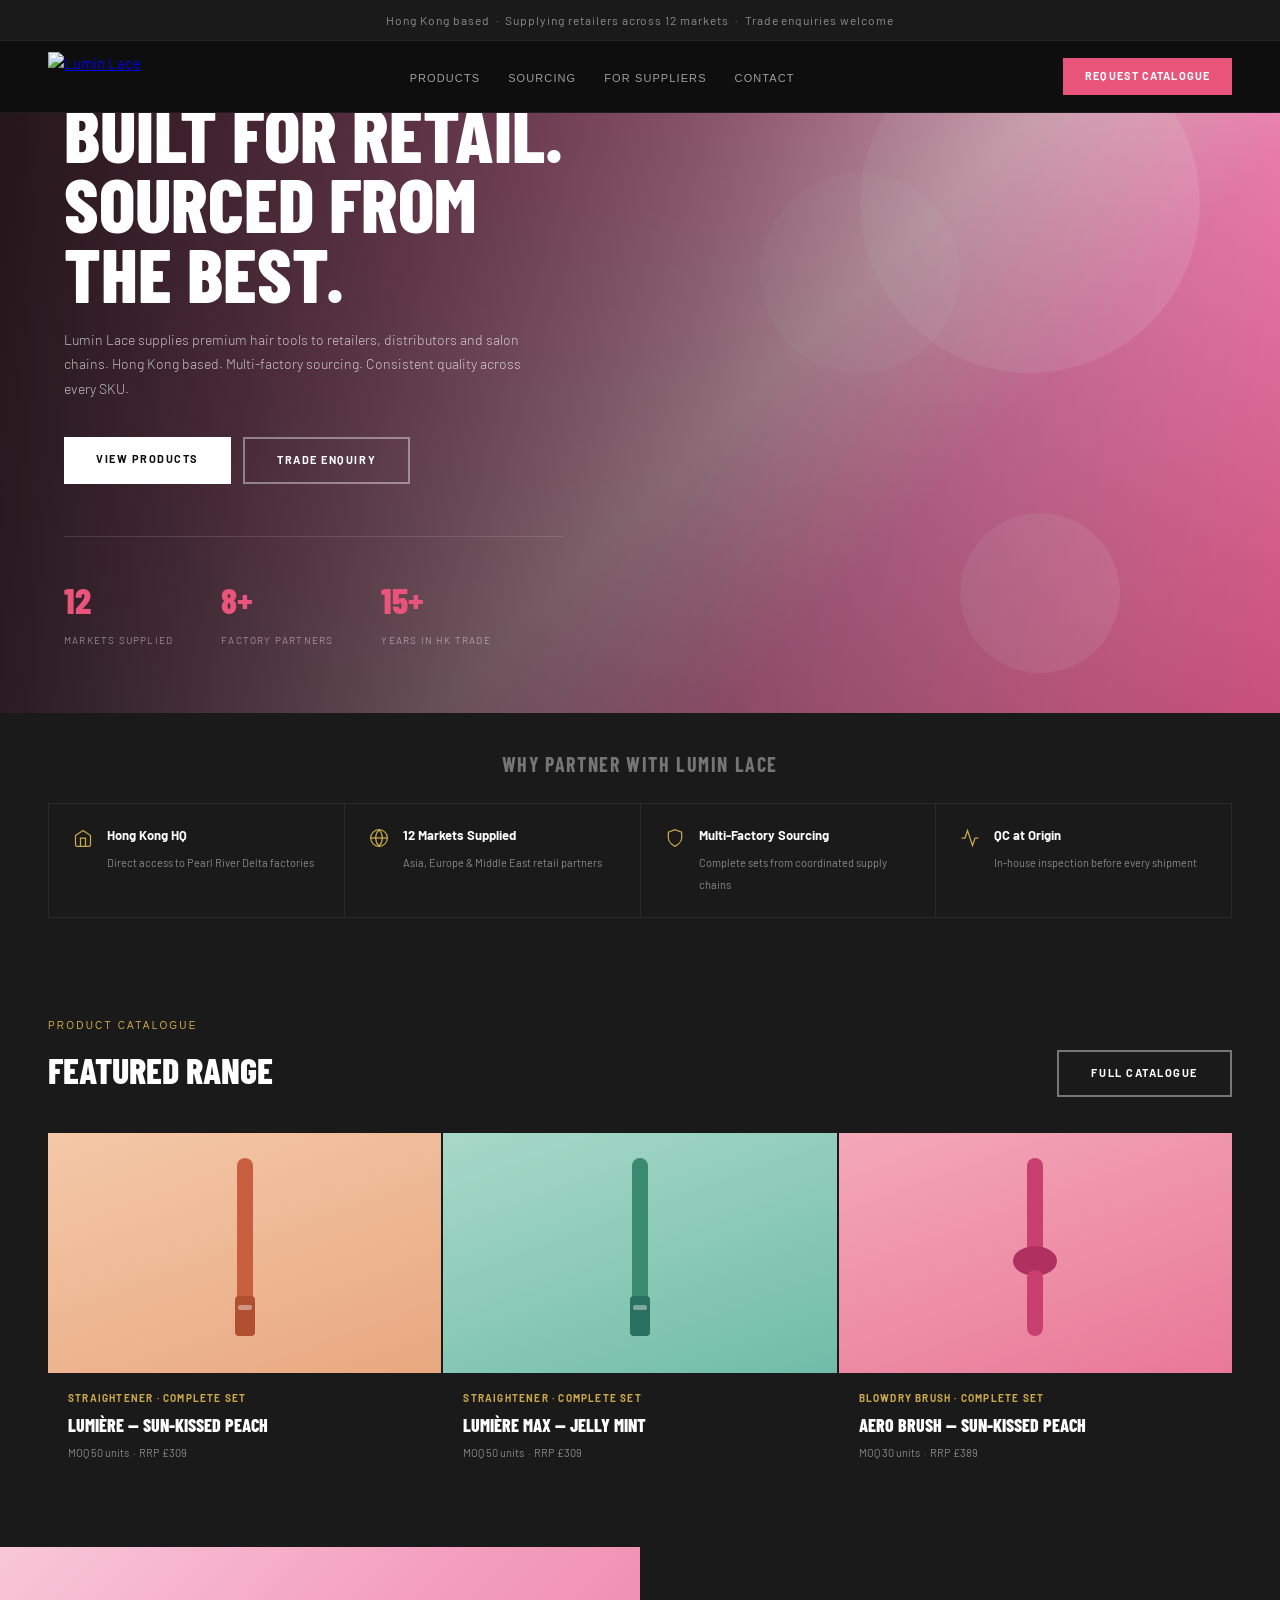
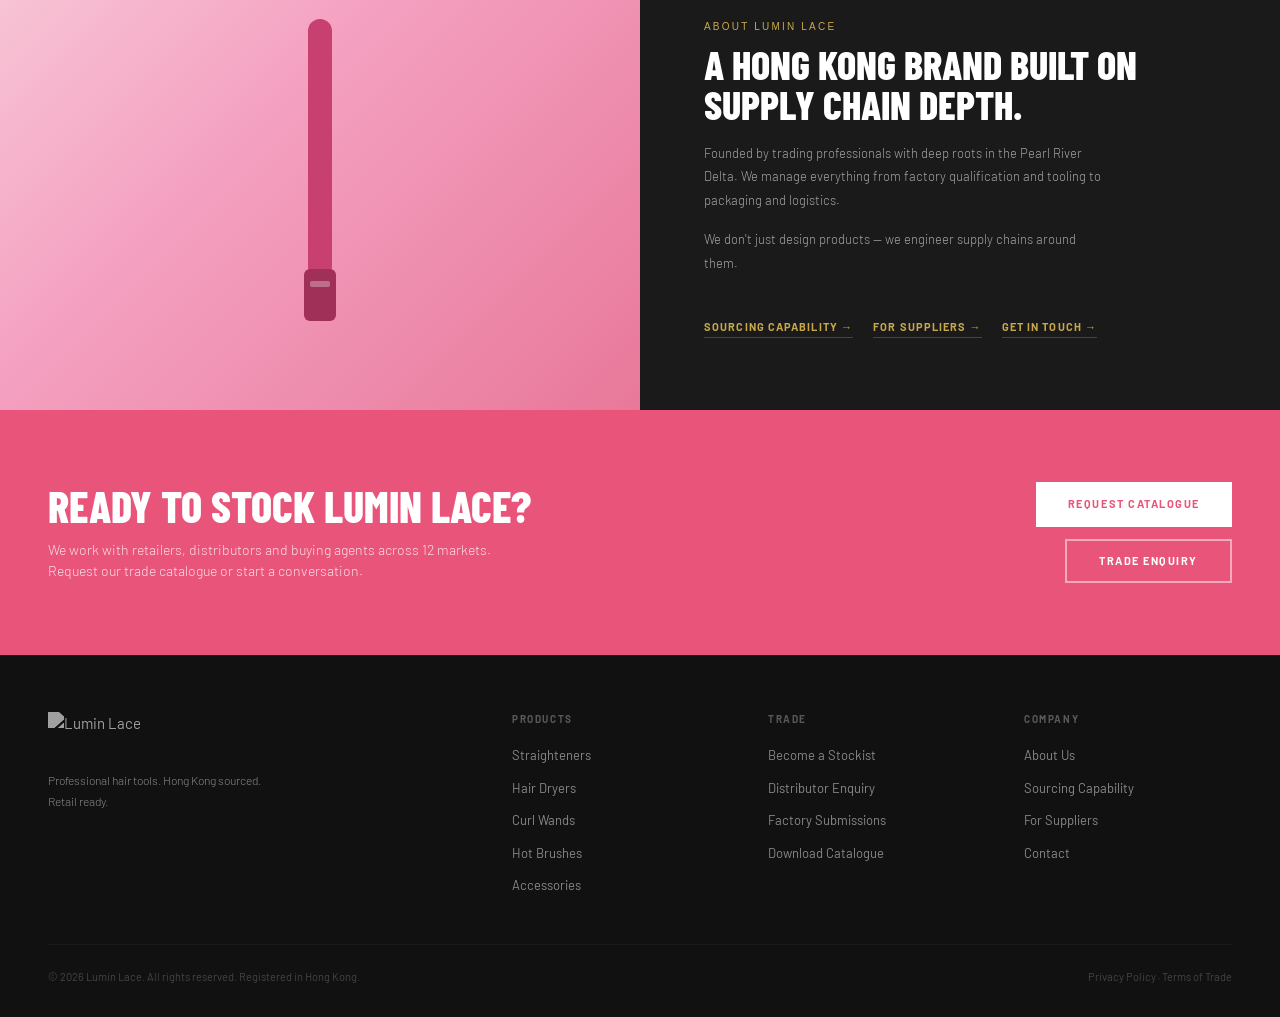
==== commit 76c0e7d0: "Multi-page B2B site — 5 pages" ====
--- a/index.html
+++ b/index.html
@@ -5,308 +5,185 @@
 <meta name="viewport" content="width=device-width, initial-scale=1.0">
 <title>Lumin Lace — Professional Hair Tools | Trade & Wholesale</title>
 <link href="https://fonts.googleapis.com/css2?family=Barlow+Condensed:wght@700;800&family=Barlow:wght@300;400;500;700&display=swap" rel="stylesheet">
-<link rel="stylesheet" href="styles.css">
+<link rel="stylesheet" href="shared.css">
+<style>
+.hero { position: relative; height: 600px; overflow: hidden; display: flex; align-items: flex-end; }
+.hero-bg { position: absolute; inset: 0; background: linear-gradient(135deg, #c8507a 0%, #e87aaa 30%, #f4b8cc 55%, #e87aaa 70%, #c8507a 100%); }
+.bubble { position: absolute; border-radius: 50%; background: rgba(255,255,255,0.12); }
+.hero-overlay { position: absolute; inset: 0; background: linear-gradient(to right, rgba(14,14,14,0.88) 0%, rgba(14,14,14,0.45) 55%, transparent 100%); }
+.hero-content-wrap { position: relative; z-index: 2; padding: 0 64px 64px; }
+.hero-title { font-family: 'Barlow Condensed', sans-serif; font-size: clamp(48px, 7vw, 76px); font-weight: 800; text-transform: uppercase; line-height: 0.92; color: #fff; margin-bottom: 20px; }
+.hero-sub { font-size: 14px; color: rgba(255,255,255,0.7); margin-bottom: 36px; font-weight: 300; max-width: 460px; line-height: 1.75; }
+.hero-btns { display: flex; gap: 12px; }
+.hero-stats { display: flex; gap: 48px; margin-top: 52px; padding-top: 36px; border-top: 1px solid rgba(255,255,255,0.12); }
+.hstat-num { font-family: 'Barlow Condensed', sans-serif; font-size: 36px; font-weight: 800; color: var(--pink); display: block; }
+.hstat-label { font-size: 10px; letter-spacing: 0.12em; text-transform: uppercase; color: rgba(255,255,255,0.45); }
+
+.home-about { display: grid; grid-template-columns: 1fr 1fr; min-height: 440px; }
+.home-about-img { background: linear-gradient(135deg, #f8c8d8 0%, #f4a0c0 40%, #e8789a 100%); display: flex; align-items: center; justify-content: center; }
+.home-about-text { background: var(--dark); padding: 72px 64px; display: flex; flex-direction: column; justify-content: center; }
+.home-about-text h2 { font-family: 'Barlow Condensed', sans-serif; font-size: 40px; font-weight: 800; text-transform: uppercase; line-height: 1.0; margin-bottom: 18px; }
+.home-about-text p { font-size: 13px; color: rgba(255,255,255,0.6); line-height: 1.8; margin-bottom: 16px; font-weight: 300; max-width: 400px; }
+.home-about-text .links { display: flex; gap: 20px; margin-top: 28px; flex-wrap: wrap; }
+.home-about-text .links a { font-size: 11px; font-weight: 700; letter-spacing: 0.1em; text-transform: uppercase; color: var(--gold); text-decoration: none; border-bottom: 1px solid rgba(201,168,76,0.3); padding-bottom: 2px; }
+.home-about-text .links a:hover { border-color: var(--gold); }
+
+.home-products { background: var(--dark); padding: 64px 48px; }
+.section-header { display: flex; justify-content: space-between; align-items: flex-end; margin-bottom: 36px; }
+.section-header h2 { font-family: 'Barlow Condensed', sans-serif; font-size: 36px; font-weight: 800; text-transform: uppercase; }
+.prod-grid { display: grid; grid-template-columns: repeat(3, 1fr); gap: 2px; }
+.prod-card { background: var(--black); cursor: pointer; }
+.prod-img-wrap { height: 240px; display: flex; align-items: center; justify-content: center; }
+.prod-bg-peach { background: linear-gradient(160deg, #f4c8a8, #e8a880); }
+.prod-bg-mint { background: linear-gradient(160deg, #a8d8c8, #70bca8); }
+.prod-bg-pink { background: linear-gradient(160deg, #f4a8b8, #e87898); }
+.prod-info { padding: 18px 20px 22px; background: var(--dark); }
+.prod-cat { font-size: 10px; letter-spacing: 0.12em; text-transform: uppercase; color: var(--gold); margin-bottom: 6px; font-weight: 700; }
+.prod-name { font-family: 'Barlow Condensed', sans-serif; font-size: 18px; font-weight: 800; text-transform: uppercase; margin-bottom: 6px; }
+.prod-meta { font-size: 11px; color: var(--grey); }
+
+.home-cta { background: var(--pink); padding: 72px 48px; display: grid; grid-template-columns: 1fr auto; gap: 48px; align-items: center; }
+.home-cta h2 { font-family: 'Barlow Condensed', sans-serif; font-size: 44px; font-weight: 800; text-transform: uppercase; line-height: 0.95; }
+.home-cta p { font-size: 14px; color: rgba(255,255,255,0.8); margin-top: 12px; font-weight: 300; max-width: 480px; }
+.home-cta .cta-btns { display: flex; gap: 12px; flex-direction: column; align-items: flex-end; }
+.btn-white-on-pink { background: #fff; color: var(--pink); padding: 14px 32px; font-size: 11px; font-weight: 700; letter-spacing: 0.14em; text-transform: uppercase; text-decoration: none; white-space: nowrap; }
+.btn-outline-on-pink { background: transparent; color: #fff; border: 2px solid rgba(255,255,255,0.5); padding: 12px 32px; font-size: 11px; font-weight: 700; letter-spacing: 0.14em; text-transform: uppercase; text-decoration: none; white-space: nowrap; }
+</style>
 </head>
 <body>
 
-<!-- ANNOUNCE -->
-<div class="announce">
-  Hong Kong based · Supplying retailers across 12 markets · Trade enquiries welcome
-</div>
-
-<!-- NAV -->
+<div class="announce">Hong Kong based &nbsp;·&nbsp; Supplying retailers across 12 markets &nbsp;·&nbsp; Trade enquiries welcome</div>
+
 <nav>
-  <div class="logo">
-    <img src="assets/logo.png" alt="Lumin Lace" class="logo-img">
-  </div>
+  <a href="index.html"><img src="assets/logo.png" alt="Lumin Lace" class="logo-img"></a>
   <ul class="nav-links">
-    <li><a href="#products">Products</a></li>
-    <li><a href="#sourcing">Sourcing Capability</a></li>
-    <li><a href="#about">About</a></li>
-    <li><a href="#suppliers">For Suppliers</a></li>
-    <li><a href="#contact">Contact</a></li>
+    <li><a href="products.html">Products</a></li>
+    <li><a href="sourcing.html">Sourcing</a></li>
+    <li><a href="suppliers.html">For Suppliers</a></li>
+    <li><a href="contact.html">Contact</a></li>
   </ul>
-  <div class="nav-cta">
-    <a href="#contact" class="btn-nav">Request Catalogue</a>
-  </div>
+  <a href="contact.html" class="btn-nav">Request Catalogue</a>
 </nav>
 
 <!-- HERO -->
-<section class="hero" id="home">
+<section class="hero">
   <div class="hero-bg">
-    <div class="bubble" style="width:320px;height:320px;top:-60px;left:-80px;"></div>
-    <div class="bubble" style="width:200px;height:200px;top:40px;right:60px;"></div>
-    <div class="bubble" style="width:260px;height:260px;bottom:-80px;right:-40px;background:rgba(255,255,255,0.08);"></div>
-    <svg width="120" height="300" viewBox="0 0 120 300" fill="none" style="opacity:0.85;position:relative;z-index:1;">
-      <rect x="44" y="0" width="32" height="220" rx="16" fill="#1a1a1a"/>
-      <rect x="40" y="200" width="40" height="80" rx="6" fill="#111"/>
-      <rect x="48" y="212" width="24" height="8" rx="3" fill="#e87aaa" opacity="0.7"/>
-      <rect x="48" y="228" width="16" height="8" rx="3" fill="#e87aaa" opacity="0.35"/>
-      <circle cx="60" cy="28" r="9" fill="none" stroke="#fff" stroke-width="1.5"/>
-    </svg>
+    <div class="bubble" style="width:340px;height:340px;top:-80px;right:80px;"></div>
+    <div class="bubble" style="width:200px;height:200px;top:60px;right:320px;background:rgba(255,255,255,0.08);"></div>
+    <div class="bubble" style="width:160px;height:160px;bottom:40px;right:160px;background:rgba(255,255,255,0.1);"></div>
   </div>
   <div class="hero-overlay"></div>
   <div class="hero-content-wrap">
-    <div class="hero-content">
-      <div class="hero-eyebrow">Women's Professional Hair Tools</div>
-      <h1 class="hero-title">Built for retail.<br>Sourced from the best.</h1>
-      <p class="hero-sub">Lumin Lace supplies premium hair tools to retailers, distributors and salon chains. Hong Kong based. Multi-factory sourcing. Consistent quality across every SKU.</p>
-      <div class="hero-btns">
-        <a href="#products" class="btn-white">View Products</a>
-        <a href="#contact" class="btn-white-outline">Trade Enquiry</a>
-      </div>
-    </div>
-    <div class="carousel-dots" style="margin-top:28px;">
-      <div class="dot active"></div>
-      <div class="dot"></div>
-      <div class="dot"></div>
+    <span class="eyebrow">Women's Professional Hair Tools</span>
+    <h1 class="hero-title">Built for retail.<br>Sourced from<br>the best.</h1>
+    <p class="hero-sub">Lumin Lace supplies premium hair tools to retailers, distributors and salon chains. Hong Kong based. Multi-factory sourcing. Consistent quality across every SKU.</p>
+    <div class="hero-btns">
+      <a href="products.html" class="btn-white">View Products</a>
+      <a href="contact.html" class="btn-outline">Trade Enquiry</a>
+    </div>
+    <div class="hero-stats">
+      <div><span class="hstat-num">12</span><span class="hstat-label">Markets Supplied</span></div>
+      <div><span class="hstat-num">8+</span><span class="hstat-label">Factory Partners</span></div>
+      <div><span class="hstat-num">15+</span><span class="hstat-label">Years in HK Trade</span></div>
     </div>
   </div>
 </section>
 
-<!-- TRUST BAR -->
+<!-- TRUST -->
 <div class="trust">
-  <h2>Why partner with Lumin Lace</h2>
+  <div class="trust-label">Why partner with Lumin Lace</div>
   <div class="trust-grid">
     <div class="trust-item">
-      <svg viewBox="0 0 24 24" fill="none" stroke="currentColor" stroke-width="1.5"><path d="M3 9l9-6 9 6v11a2 2 0 01-2 2H5a2 2 0 01-2-2z"/><polyline points="9 22 9 12 15 12 15 22"/></svg>
+      <svg viewBox="0 0 24 24" fill="none" stroke-width="1.5" width="20" height="20"><path d="M3 9l9-6 9 6v11a2 2 0 01-2 2H5a2 2 0 01-2-2z"/><polyline points="9 22 9 12 15 12 15 22"/></svg>
       <div><strong>Hong Kong HQ</strong><span>Direct access to Pearl River Delta factories</span></div>
     </div>
     <div class="trust-item">
-      <svg viewBox="0 0 24 24" fill="none" stroke="currentColor" stroke-width="1.5"><circle cx="12" cy="12" r="10"/><line x1="2" y1="12" x2="22" y2="12"/><path d="M12 2a15.3 15.3 0 014 10 15.3 15.3 0 01-4 10 15.3 15.3 0 01-4-10 15.3 15.3 0 014-10z"/></svg>
-      <div><strong>12 Markets Supplied</strong><span>Retail partners across Asia, Europe &amp; Middle East</span></div>
-    </div>
-    <div class="trust-item">
-      <svg viewBox="0 0 24 24" fill="none" stroke="currentColor" stroke-width="1.5"><path d="M12 22s8-4 8-10V5l-8-3-8 3v7c0 6 8 10 8 10z"/></svg>
-      <div><strong>Multi-Factory Sourcing</strong><span>Complete product sets from coordinated supply chains</span></div>
-    </div>
-    <div class="trust-item">
-      <svg viewBox="0 0 24 24" fill="none" stroke="currentColor" stroke-width="1.5"><polyline points="22 12 18 12 15 21 9 3 6 12 2 12"/></svg>
+      <svg viewBox="0 0 24 24" fill="none" stroke-width="1.5" width="20" height="20"><circle cx="12" cy="12" r="10"/><line x1="2" y1="12" x2="22" y2="12"/><path d="M12 2a15.3 15.3 0 014 10 15.3 15.3 0 01-4 10 15.3 15.3 0 01-4-10 15.3 15.3 0 014-10z"/></svg>
+      <div><strong>12 Markets Supplied</strong><span>Asia, Europe &amp; Middle East retail partners</span></div>
+    </div>
+    <div class="trust-item">
+      <svg viewBox="0 0 24 24" fill="none" stroke-width="1.5" width="20" height="20"><path d="M12 22s8-4 8-10V5l-8-3-8 3v7c0 6 8 10 8 10z"/></svg>
+      <div><strong>Multi-Factory Sourcing</strong><span>Complete sets from coordinated supply chains</span></div>
+    </div>
+    <div class="trust-item">
+      <svg viewBox="0 0 24 24" fill="none" stroke-width="1.5" width="20" height="20"><polyline points="22 12 18 12 15 21 9 3 6 12 2 12"/></svg>
       <div><strong>QC at Origin</strong><span>In-house inspection before every shipment</span></div>
     </div>
   </div>
 </div>
 
-<!-- PRODUCTS -->
-<section class="products-section" id="products">
+<!-- PRODUCT PREVIEW -->
+<section class="home-products">
   <div class="section-header">
     <div>
-      <div class="section-eyebrow">Product Catalogue</div>
-      <h2 class="section-title">Our Range</h2>
-    </div>
-    <a href="#contact" class="btn-white-outline">Request Full Catalogue</a>
-  </div>
-
-  <div class="product-carousel">
+      <span class="eyebrow">Product Catalogue</span>
+      <h2>Featured Range</h2>
+    </div>
+    <a href="products.html" class="btn-outline">Full Catalogue</a>
+  </div>
+  <div class="prod-grid">
     <div class="prod-card">
       <div class="prod-img-wrap prod-bg-peach">
-        <svg width="50" height="200" viewBox="0 0 50 200" fill="none">
-          <rect x="17" y="0" width="16" height="160" rx="8" fill="#c86040"/>
-          <rect x="15" y="148" width="20" height="40" rx="4" fill="#b05030"/>
-          <rect x="18" y="156" width="14" height="5" rx="2" fill="#fff" opacity="0.4"/>
-        </svg>
+        <svg width="46" height="190" viewBox="0 0 46 190" fill="none"><rect x="15" y="0" width="16" height="150" rx="8" fill="#c86040"/><rect x="13" y="138" width="20" height="40" rx="4" fill="#b05030"/><rect x="16" y="147" width="14" height="5" rx="2" fill="#fff" opacity="0.4"/></svg>
       </div>
       <div class="prod-info">
-        <div class="prod-includes">Complete set · Includes matching bag</div>
-        <div class="prod-name">Lumière Straightener — Velvet Collection</div>
-        <div class="prod-meta">MOQ: 50 units &nbsp;·&nbsp; RRP: £309</div>
+        <div class="prod-cat">Straightener · Complete Set</div>
+        <div class="prod-name">Lumière — Sun-Kissed Peach</div>
+        <div class="prod-meta">MOQ 50 units &nbsp;·&nbsp; RRP £309</div>
       </div>
     </div>
     <div class="prod-card">
       <div class="prod-img-wrap prod-bg-mint">
-        <svg width="50" height="200" viewBox="0 0 50 200" fill="none">
-          <rect x="17" y="0" width="16" height="160" rx="8" fill="#3a8a70"/>
-          <rect x="15" y="148" width="20" height="40" rx="4" fill="#2a7060"/>
-          <rect x="18" y="156" width="14" height="5" rx="2" fill="#fff" opacity="0.4"/>
-        </svg>
+        <svg width="46" height="190" viewBox="0 0 46 190" fill="none"><rect x="15" y="0" width="16" height="150" rx="8" fill="#3a8a70"/><rect x="13" y="138" width="20" height="40" rx="4" fill="#2a7060"/><rect x="16" y="147" width="14" height="5" rx="2" fill="#fff" opacity="0.4"/></svg>
       </div>
       <div class="prod-info">
-        <div class="prod-includes">Complete set · Includes matching bag</div>
-        <div class="prod-name">Lumière Max Straightener — Jelly Mint</div>
-        <div class="prod-meta">MOQ: 50 units &nbsp;·&nbsp; RRP: £309</div>
+        <div class="prod-cat">Straightener · Complete Set</div>
+        <div class="prod-name">Lumière Max — Jelly Mint</div>
+        <div class="prod-meta">MOQ 50 units &nbsp;·&nbsp; RRP £309</div>
       </div>
     </div>
     <div class="prod-card">
       <div class="prod-img-wrap prod-bg-pink">
-        <svg width="70" height="200" viewBox="0 0 70 200" fill="none">
-          <rect x="27" y="0" width="16" height="100" rx="8" fill="#c84070"/>
-          <ellipse cx="35" cy="108" rx="22" ry="16" fill="#b03060"/>
-          <rect x="27" y="118" width="16" height="70" rx="8" fill="#c84070"/>
-        </svg>
+        <svg width="60" height="190" viewBox="0 0 60 190" fill="none"><rect x="22" y="0" width="16" height="95" rx="8" fill="#c84070"/><ellipse cx="30" cy="103" rx="22" ry="15" fill="#b03060"/><rect x="22" y="112" width="16" height="66" rx="8" fill="#c84070"/></svg>
       </div>
       <div class="prod-info">
-        <div class="prod-includes">Complete set · Includes matching bag</div>
-        <div class="prod-name">Aero Blowdry Brush — Sun-Kissed Peach</div>
-        <div class="prod-meta">MOQ: 30 units &nbsp;·&nbsp; RRP: £389</div>
-      </div>
-    </div>
-  </div>
-  <div class="carousel-dots-dark">
-    <div class="dot-dark active"></div>
-    <div class="dot-dark"></div>
-    <div class="dot-dark"></div>
-    <div class="dot-dark"></div>
-    <div class="dot-dark"></div>
+        <div class="prod-cat">Blowdry Brush · Complete Set</div>
+        <div class="prod-name">Aero Brush — Sun-Kissed Peach</div>
+        <div class="prod-meta">MOQ 30 units &nbsp;·&nbsp; RRP £389</div>
+      </div>
+    </div>
   </div>
 </section>
 
-<!-- SOURCING CAPABILITY -->
-<section class="sourcing" id="sourcing">
-  <div class="sourcing-text">
-    <div class="section-eyebrow">Sourcing Capability</div>
-    <h2>One order.<br>Multiple factories.</h2>
-    <p>Our multi-factory model means retailers receive complete, coordinated product sets — tools, accessories and packaging — sourced from specialist manufacturers and consolidated under one roof. No split shipments. No mismatched quality.</p>
-    <div class="sourcing-stats">
-      <div class="stat">
-        <span class="stat-num">8+</span>
-        <span class="stat-label">Factory Partners</span>
-      </div>
-      <div class="stat">
-        <span class="stat-num">15+</span>
-        <span class="stat-label">Years in HK Trade</span>
-      </div>
-      <div class="stat">
-        <span class="stat-num">100%</span>
-        <span class="stat-label">QC at Origin</span>
-      </div>
-    </div>
-    <a href="#contact" class="btn-white-outline">Discuss Your Requirements</a>
-  </div>
-  <div class="sourcing-img">
-    <div class="sourcing-badge">
-      <span class="badge-top">Complete sets</span>
-      <span class="badge-mid">Multi-factory</span>
-      <span class="badge-sub">consolidated shipping</span>
-    </div>
-    <svg width="280" height="200" viewBox="0 0 280 200" fill="none" style="position:relative;z-index:1;">
-      <rect x="20" y="70" width="80" height="16" rx="3" fill="#e87aaa" opacity="0.9"/>
-      <rect x="20" y="92" width="80" height="16" rx="3" fill="#7dd4b8" opacity="0.9"/>
-      <rect x="60" y="55" width="16" height="110" rx="8" fill="#e87aaa" opacity="0.85"/>
-      <rect x="110" y="40" width="16" height="130" rx="8" fill="#7dd4b8" opacity="0.85"/>
-      <rect x="155" y="70" width="80" height="16" rx="3" fill="#f4a8b8" opacity="0.9"/>
-      <rect x="155" y="92" width="80" height="16" rx="3" fill="#f4c8a8" opacity="0.9"/>
-      <rect x="190" y="55" width="16" height="110" rx="8" fill="#f4a8b8" opacity="0.8"/>
-    </svg>
-  </div>
-</section>
-
-<!-- ABOUT -->
-<section class="about-section" id="about">
-  <div class="about-img">
-    <svg width="180" height="340" viewBox="0 0 180 340" fill="none">
-      <rect x="78" y="0" width="24" height="280" rx="12" fill="#c84070"/>
-      <rect x="74" y="270" width="32" height="56" rx="6" fill="#a03058"/>
-      <rect x="80" y="282" width="20" height="6" rx="2" fill="#fff" opacity="0.3"/>
-      <rect x="80" y="296" width="14" height="6" rx="2" fill="#fff" opacity="0.15"/>
-    </svg>
-  </div>
-  <div class="about-text">
-    <div class="section-eyebrow">About Lumin Lace</div>
+<!-- ABOUT SPLIT -->
+<div class="home-about">
+  <div class="home-about-img">
+    <svg width="160" height="320" viewBox="0 0 160 320" fill="none"><rect x="68" y="0" width="24" height="260" rx="12" fill="#c84070"/><rect x="64" y="250" width="32" height="52" rx="6" fill="#a03058"/><rect x="70" y="262" width="20" height="6" rx="2" fill="#fff" opacity="0.3"/></svg>
+  </div>
+  <div class="home-about-text">
+    <span class="eyebrow">About Lumin Lace</span>
     <h2>A Hong Kong brand built on supply chain depth.</h2>
-    <p>Lumin Lace was founded by trading professionals with deep roots in the Pearl River Delta manufacturing ecosystem. We build brands that can actually be delivered — on time, on spec, at scale.</p>
-    <p>Our team manages everything from factory qualification and tooling to packaging development and logistics. We don't just design products — we engineer supply chains around them.</p>
-    <div class="about-tags">
-      <span class="tag">Hair Straighteners</span>
-      <span class="tag">Dryers &amp; Diffusers</span>
-      <span class="tag">Curl Wands</span>
-      <span class="tag">Hot Brushes</span>
-      <span class="tag">Accessories</span>
-      <span class="tag">Gift Sets</span>
-    </div>
-  </div>
-</section>
-
-<!-- FOR SUPPLIERS -->
-<section class="suppliers-section" id="suppliers">
-  <div class="suppliers-inner">
-    <div class="section-eyebrow" style="text-align:center;">For Factories &amp; Suppliers</div>
-    <h2 style="text-align:center;">Looking to supply Lumin Lace?</h2>
-    <p style="text-align:center;max-width:560px;margin:0 auto 40px;color:rgba(255,255,255,0.6);font-size:14px;line-height:1.8;">We are always evaluating new factory partners for our growing product range. If you manufacture hair tools, accessories or packaging components and meet our quality standards, we'd like to hear from you.</p>
-    <div class="suppliers-grid">
-      <div class="supplier-card">
-        <div class="supplier-icon">
-          <svg viewBox="0 0 24 24" fill="none" stroke="currentColor" stroke-width="1.5" width="22" height="22"><path d="M9 12l2 2 4-4M12 3a9 9 0 100 18A9 9 0 0012 3z"/></svg>
-        </div>
-        <strong>What we source</strong>
-        <span>Ionic hair dryers, ceramic straighteners, curl wands, hot brushes, travel accessories, gift packaging</span>
-      </div>
-      <div class="supplier-card">
-        <div class="supplier-icon">
-          <svg viewBox="0 0 24 24" fill="none" stroke="currentColor" stroke-width="1.5" width="22" height="22"><path d="M9 11l3 3L22 4"/><path d="M21 12v7a2 2 0 01-2 2H5a2 2 0 01-2-2V5a2 2 0 012-2h11"/></svg>
-        </div>
-        <strong>Our standards</strong>
-        <span>CE / RoHS certified, BSCI or equivalent audit, capacity for 500+ unit runs with consistent output</span>
-      </div>
-      <div class="supplier-card">
-        <div class="supplier-icon">
-          <svg viewBox="0 0 24 24" fill="none" stroke="currentColor" stroke-width="1.5" width="22" height="22"><path d="M21 15a2 2 0 01-2 2H7l-4 4V5a2 2 0 012-2h14a2 2 0 012 2z"/></svg>
-        </div>
-        <strong>How to connect</strong>
-        <span>Submit your company profile, product range and certifications via the contact form below</span>
-      </div>
-    </div>
-    <div style="text-align:center;margin-top:40px;">
-      <a href="#contact" class="btn-white">Submit Factory Profile</a>
-    </div>
-  </div>
-</section>
-
-<!-- CONTACT -->
-<section class="contact-section" id="contact">
-  <div class="contact-inner">
-    <div class="contact-left">
-      <div class="section-eyebrow">Get in Touch</div>
-      <h2>Trade enquiries &amp; sourcing discussions</h2>
-      <p>Whether you're a retailer looking to carry Lumin Lace, a distributor seeking exclusive rights in your market, or a factory that wants to supply us — reach out and we'll respond within 2 business days.</p>
-      <div class="contact-details">
-        <div class="contact-detail">
-          <svg viewBox="0 0 24 24" fill="none" stroke="currentColor" stroke-width="1.5" width="16" height="16"><path d="M3 9l9-6 9 6v11a2 2 0 01-2 2H5a2 2 0 01-2-2z"/></svg>
-          <span>Hong Kong SAR</span>
-        </div>
-        <div class="contact-detail">
-          <svg viewBox="0 0 24 24" fill="none" stroke="currentColor" stroke-width="1.5" width="16" height="16"><path d="M4 4h16c1.1 0 2 .9 2 2v12c0 1.1-.9 2-2 2H4c-1.1 0-2-.9-2-2V6c0-1.1.9-2 2-2z"/><polyline points="22,6 12,13 2,6"/></svg>
-          <span>trade@luminlace.com</span>
-        </div>
-      </div>
-    </div>
-    <div class="contact-right">
-      <form class="contact-form" onsubmit="return false;">
-        <div class="form-row">
-          <div class="form-group">
-            <label>Name</label>
-            <input type="text" placeholder="Your name">
-          </div>
-          <div class="form-group">
-            <label>Company</label>
-            <input type="text" placeholder="Company name">
-          </div>
-        </div>
-        <div class="form-row">
-          <div class="form-group">
-            <label>Country</label>
-            <input type="text" placeholder="Country">
-          </div>
-          <div class="form-group">
-            <label>Enquiry Type</label>
-            <select>
-              <option value="">Select type</option>
-              <option>Retailer / Buyer</option>
-              <option>Distributor</option>
-              <option>Factory / Supplier</option>
-              <option>Press / Media</option>
-              <option>Other</option>
-            </select>
-          </div>
-        </div>
-        <div class="form-group">
-          <label>Message</label>
-          <textarea placeholder="Tell us about your business and what you're looking for..." rows="4"></textarea>
-        </div>
-        <button type="submit" class="btn-submit">Send Enquiry</button>
-      </form>
-    </div>
-  </div>
-</section>
+    <p>Founded by trading professionals with deep roots in the Pearl River Delta. We manage everything from factory qualification and tooling to packaging and logistics.</p>
+    <p>We don't just design products — we engineer supply chains around them.</p>
+    <div class="links">
+      <a href="sourcing.html">Sourcing Capability →</a>
+      <a href="suppliers.html">For Suppliers →</a>
+      <a href="contact.html">Get in Touch →</a>
+    </div>
+  </div>
+</div>
+
+<!-- CTA BANNER -->
+<div class="home-cta">
+  <div>
+    <h2>Ready to stock Lumin Lace?</h2>
+    <p>We work with retailers, distributors and buying agents across 12 markets. Request our trade catalogue or start a conversation.</p>
+  </div>
+  <div class="cta-btns">
+    <a href="contact.html" class="btn-white-on-pink">Request Catalogue</a>
+    <a href="contact.html" class="btn-outline-on-pink">Trade Enquiry</a>
+  </div>
+</div>
 
 <!-- FOOTER -->
 <footer>
@@ -315,34 +192,9 @@
       <img src="assets/logo.png" alt="Lumin Lace" class="footer-logo-img">
       <div class="footer-tagline">Professional hair tools. Hong Kong sourced. Retail ready.</div>
     </div>
-    <div class="footer-col">
-      <h4>Products</h4>
-      <ul>
-        <li>Straighteners</li>
-        <li>Hair Dryers</li>
-        <li>Curl Wands</li>
-        <li>Hot Brushes</li>
-        <li>Accessories</li>
-      </ul>
-    </div>
-    <div class="footer-col">
-      <h4>Trade</h4>
-      <ul>
-        <li>Become a Stockist</li>
-        <li>Distributor Enquiry</li>
-        <li>Factory Submissions</li>
-        <li>Download Catalogue</li>
-      </ul>
-    </div>
-    <div class="footer-col">
-      <h4>Company</h4>
-      <ul>
-        <li>About Us</li>
-        <li>Sourcing Capability</li>
-        <li>Quality Standards</li>
-        <li>Contact</li>
-      </ul>
-    </div>
+    <div class="footer-col"><h4>Products</h4><ul><li><a href="products.html">Straighteners</a></li><li><a href="products.html">Hair Dryers</a></li><li><a href="products.html">Curl Wands</a></li><li><a href="products.html">Hot Brushes</a></li><li><a href="products.html">Accessories</a></li></ul></div>
+    <div class="footer-col"><h4>Trade</h4><ul><li><a href="contact.html">Become a Stockist</a></li><li><a href="contact.html">Distributor Enquiry</a></li><li><a href="suppliers.html">Factory Submissions</a></li><li><a href="contact.html">Download Catalogue</a></li></ul></div>
+    <div class="footer-col"><h4>Company</h4><ul><li><a href="index.html">About Us</a></li><li><a href="sourcing.html">Sourcing Capability</a></li><li><a href="suppliers.html">For Suppliers</a></li><li><a href="contact.html">Contact</a></li></ul></div>
   </div>
   <div class="footer-bottom">
     <span>© 2026 Lumin Lace. All rights reserved. Registered in Hong Kong.</span>
--- a/shared.css
+++ b/shared.css
@@ -0,0 +1,73 @@
+* { margin: 0; padding: 0; box-sizing: border-box; }
+
+:root {
+  --black: #0e0e0e;
+  --dark: #1a1a1a;
+  --dark2: #222;
+  --pink: #E8547A;
+  --gold: #C9A84C;
+  --white: #ffffff;
+  --grey: #888;
+}
+
+body { font-family: 'Barlow', sans-serif; background: var(--black); color: var(--white); font-size: 15px; line-height: 1.5; overflow-x: hidden; }
+
+/* ANNOUNCE */
+.announce { background: var(--dark); border-bottom: 1px solid #222; text-align: center; padding: 11px 20px; font-size: 12px; letter-spacing: 0.08em; color: rgba(255,255,255,0.5); }
+
+/* NAV */
+nav { background: var(--black); display: flex; align-items: center; justify-content: space-between; padding: 0 48px; height: 72px; border-bottom: 1px solid #1e1e1e; position: sticky; top: 0; z-index: 100; }
+.logo-img { height: 50px; width: auto; display: block; }
+.nav-links { display: flex; gap: 28px; list-style: none; }
+.nav-links a { font-size: 11px; font-weight: 500; letter-spacing: 0.1em; text-transform: uppercase; color: rgba(255,255,255,0.6); text-decoration: none; transition: color 0.2s; }
+.nav-links a:hover, .nav-links a.active { color: var(--white); }
+.btn-nav { background: var(--pink); color: #fff; padding: 10px 22px; font-size: 11px; font-weight: 700; letter-spacing: 0.1em; text-transform: uppercase; text-decoration: none; transition: opacity 0.2s; white-space: nowrap; }
+.btn-nav:hover { opacity: 0.85; }
+
+/* BUTTONS */
+.btn-white { display: inline-block; background: var(--white); color: var(--black); padding: 14px 32px; font-family: 'Barlow', sans-serif; font-size: 11px; font-weight: 700; letter-spacing: 0.14em; text-transform: uppercase; cursor: pointer; border: none; text-decoration: none; }
+.btn-white:hover { opacity: 0.88; }
+.btn-outline { display: inline-block; background: transparent; color: var(--white); padding: 13px 32px; font-family: 'Barlow', sans-serif; font-size: 11px; font-weight: 700; letter-spacing: 0.14em; text-transform: uppercase; cursor: pointer; border: 2px solid rgba(255,255,255,0.4); text-decoration: none; }
+.btn-outline:hover { border-color: var(--white); background: rgba(255,255,255,0.06); }
+.btn-pink { display: inline-block; background: var(--pink); color: #fff; padding: 14px 32px; font-family: 'Barlow', sans-serif; font-size: 11px; font-weight: 700; letter-spacing: 0.14em; text-transform: uppercase; cursor: pointer; border: none; text-decoration: none; }
+.btn-pink:hover { opacity: 0.85; }
+
+/* TYPOGRAPHY HELPERS */
+.eyebrow { font-size: 10px; letter-spacing: 0.22em; text-transform: uppercase; color: var(--gold); margin-bottom: 10px; font-weight: 500; display: block; }
+.display { font-family: 'Barlow Condensed', sans-serif; font-weight: 800; text-transform: uppercase; line-height: 0.95; color: var(--white); }
+
+/* PAGE HERO (inner pages) */
+.page-hero { background: var(--dark); border-bottom: 1px solid #222; padding: 64px 48px 56px; }
+.page-hero h1 { font-family: 'Barlow Condensed', sans-serif; font-size: clamp(40px, 6vw, 64px); font-weight: 800; text-transform: uppercase; line-height: 0.95; margin-bottom: 16px; }
+.page-hero p { font-size: 14px; color: rgba(255,255,255,0.6); max-width: 520px; line-height: 1.8; font-weight: 300; margin-bottom: 28px; }
+
+/* FOOTER */
+footer { background: #111; border-top: 1px solid #1a1a1a; padding: 56px 48px 32px; }
+.footer-logo-img { height: 44px; width: auto; display: block; margin-bottom: 14px; filter: brightness(0) invert(1); opacity: 0.6; }
+.footer-grid { display: grid; grid-template-columns: 2fr 1fr 1fr 1fr; gap: 48px; margin-bottom: 48px; }
+.footer-tagline { font-size: 12px; color: var(--grey); line-height: 1.7; max-width: 220px; font-weight: 300; }
+.footer-col h4 { font-size: 10px; letter-spacing: 0.16em; text-transform: uppercase; font-weight: 700; color: rgba(255,255,255,0.3); margin-bottom: 16px; }
+.footer-col ul { list-style: none; display: flex; flex-direction: column; gap: 10px; }
+.footer-col li a { font-size: 13px; color: var(--grey); text-decoration: none; }
+.footer-col li a:hover { color: var(--white); }
+.footer-bottom { border-top: 1px solid #1a1a1a; padding-top: 24px; display: flex; justify-content: space-between; font-size: 11px; color: #444; }
+
+/* TRUST BAR */
+.trust { background: var(--dark); padding: 36px 48px; }
+.trust-label { font-family: 'Barlow Condensed', sans-serif; font-size: 20px; font-weight: 700; text-transform: uppercase; letter-spacing: 0.08em; text-align: center; margin-bottom: 24px; color: rgba(255,255,255,0.4); }
+.trust-grid { display: grid; grid-template-columns: repeat(4, 1fr); border-top: 1px solid #2a2a2a; border-left: 1px solid #2a2a2a; }
+.trust-item { display: flex; align-items: flex-start; gap: 14px; padding: 22px 24px; border-right: 1px solid #2a2a2a; border-bottom: 1px solid #2a2a2a; }
+.trust-item svg { stroke: var(--gold); flex-shrink: 0; margin-top: 2px; }
+.trust-item strong { display: block; font-size: 13px; font-weight: 700; color: var(--white); margin-bottom: 4px; }
+.trust-item span { font-size: 11px; color: var(--grey); line-height: 1.5; }
+
+/* CONTACT FORM (shared) */
+.contact-form { display: flex; flex-direction: column; gap: 16px; }
+.form-row { display: grid; grid-template-columns: 1fr 1fr; gap: 16px; }
+.form-group { display: flex; flex-direction: column; gap: 6px; }
+.form-group label { font-size: 10px; letter-spacing: 0.12em; text-transform: uppercase; color: rgba(255,255,255,0.35); font-weight: 500; }
+.form-group input, .form-group select, .form-group textarea { background: #111; border: 1px solid #2a2a2a; color: var(--white); padding: 12px 14px; font-size: 13px; font-family: 'Barlow', sans-serif; font-weight: 300; outline: none; resize: vertical; width: 100%; }
+.form-group input:focus, .form-group select:focus, .form-group textarea:focus { border-color: var(--pink); }
+.form-group select option { background: #111; }
+.btn-submit { background: var(--pink); color: #fff; border: none; padding: 14px 36px; font-family: 'Barlow', sans-serif; font-size: 11px; font-weight: 700; letter-spacing: 0.14em; text-transform: uppercase; cursor: pointer; align-self: flex-start; transition: opacity 0.2s; }
+.btn-submit:hover { opacity: 0.85; }
